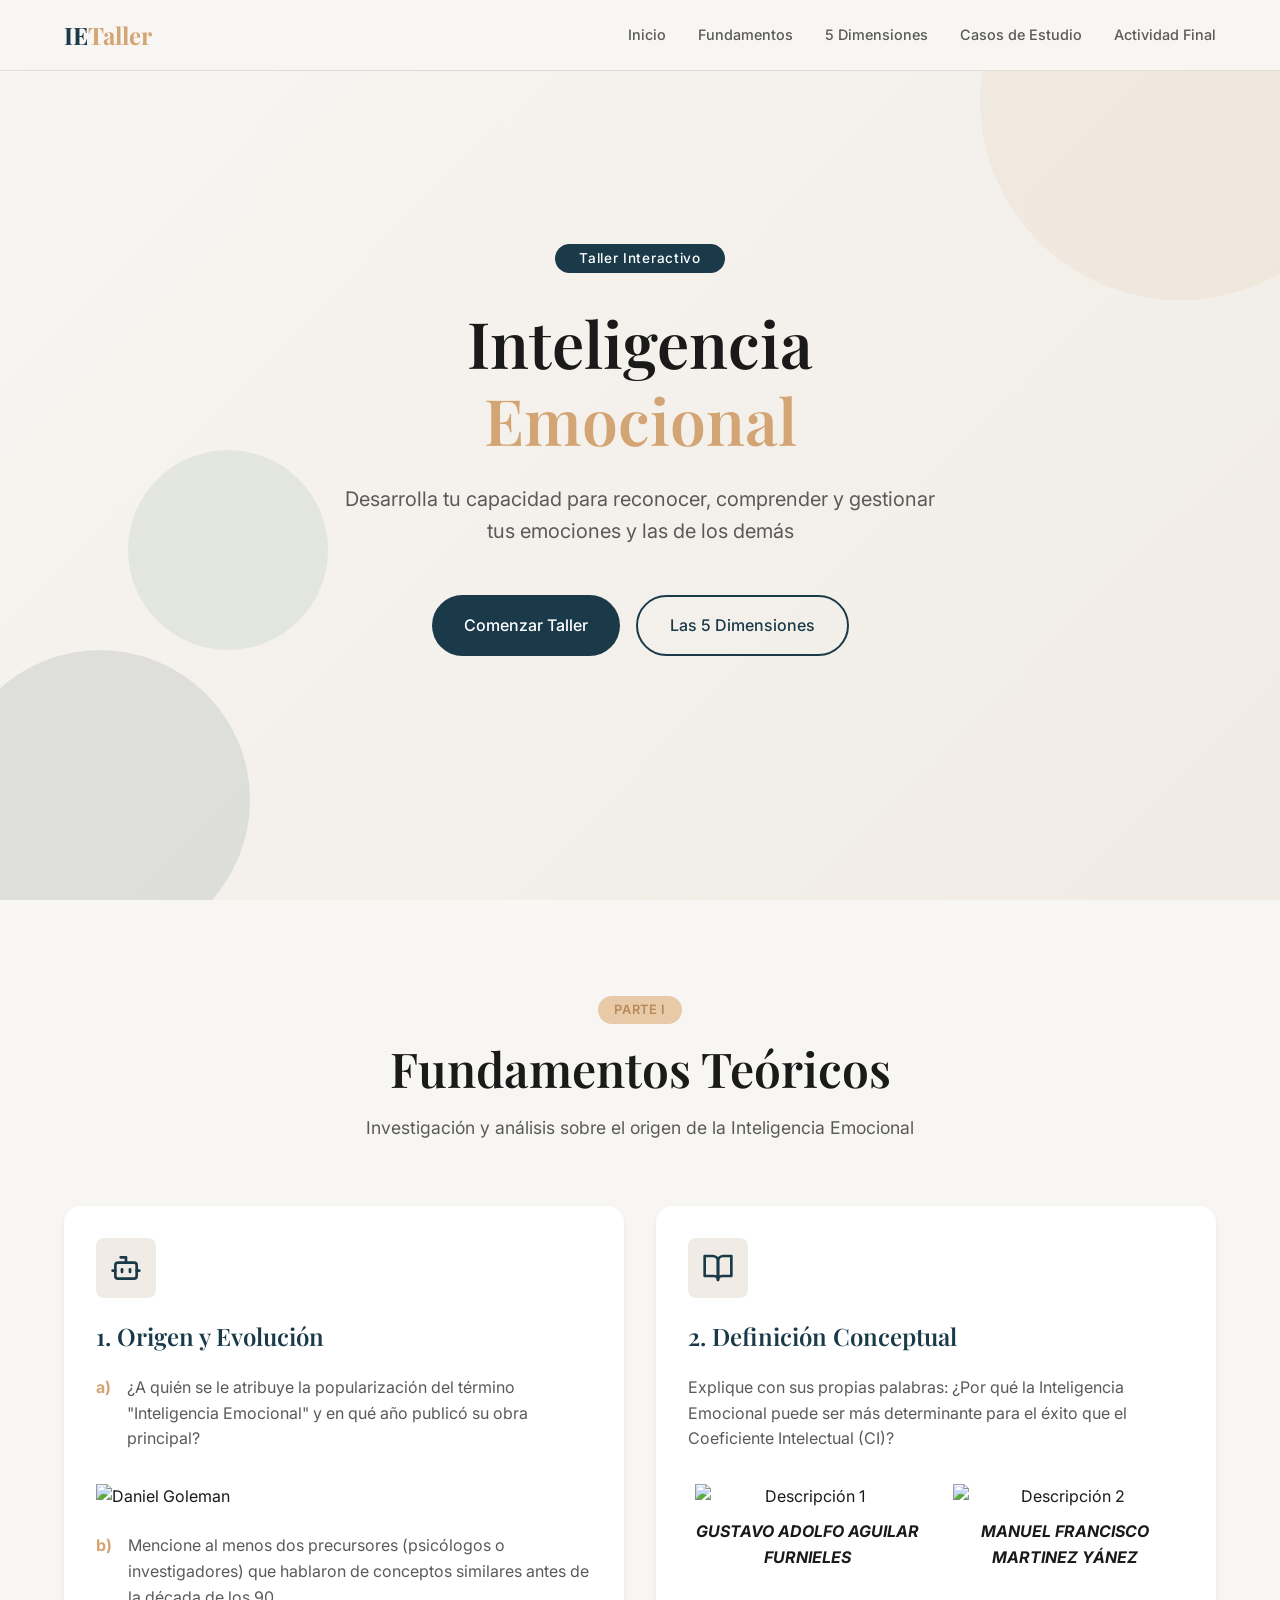
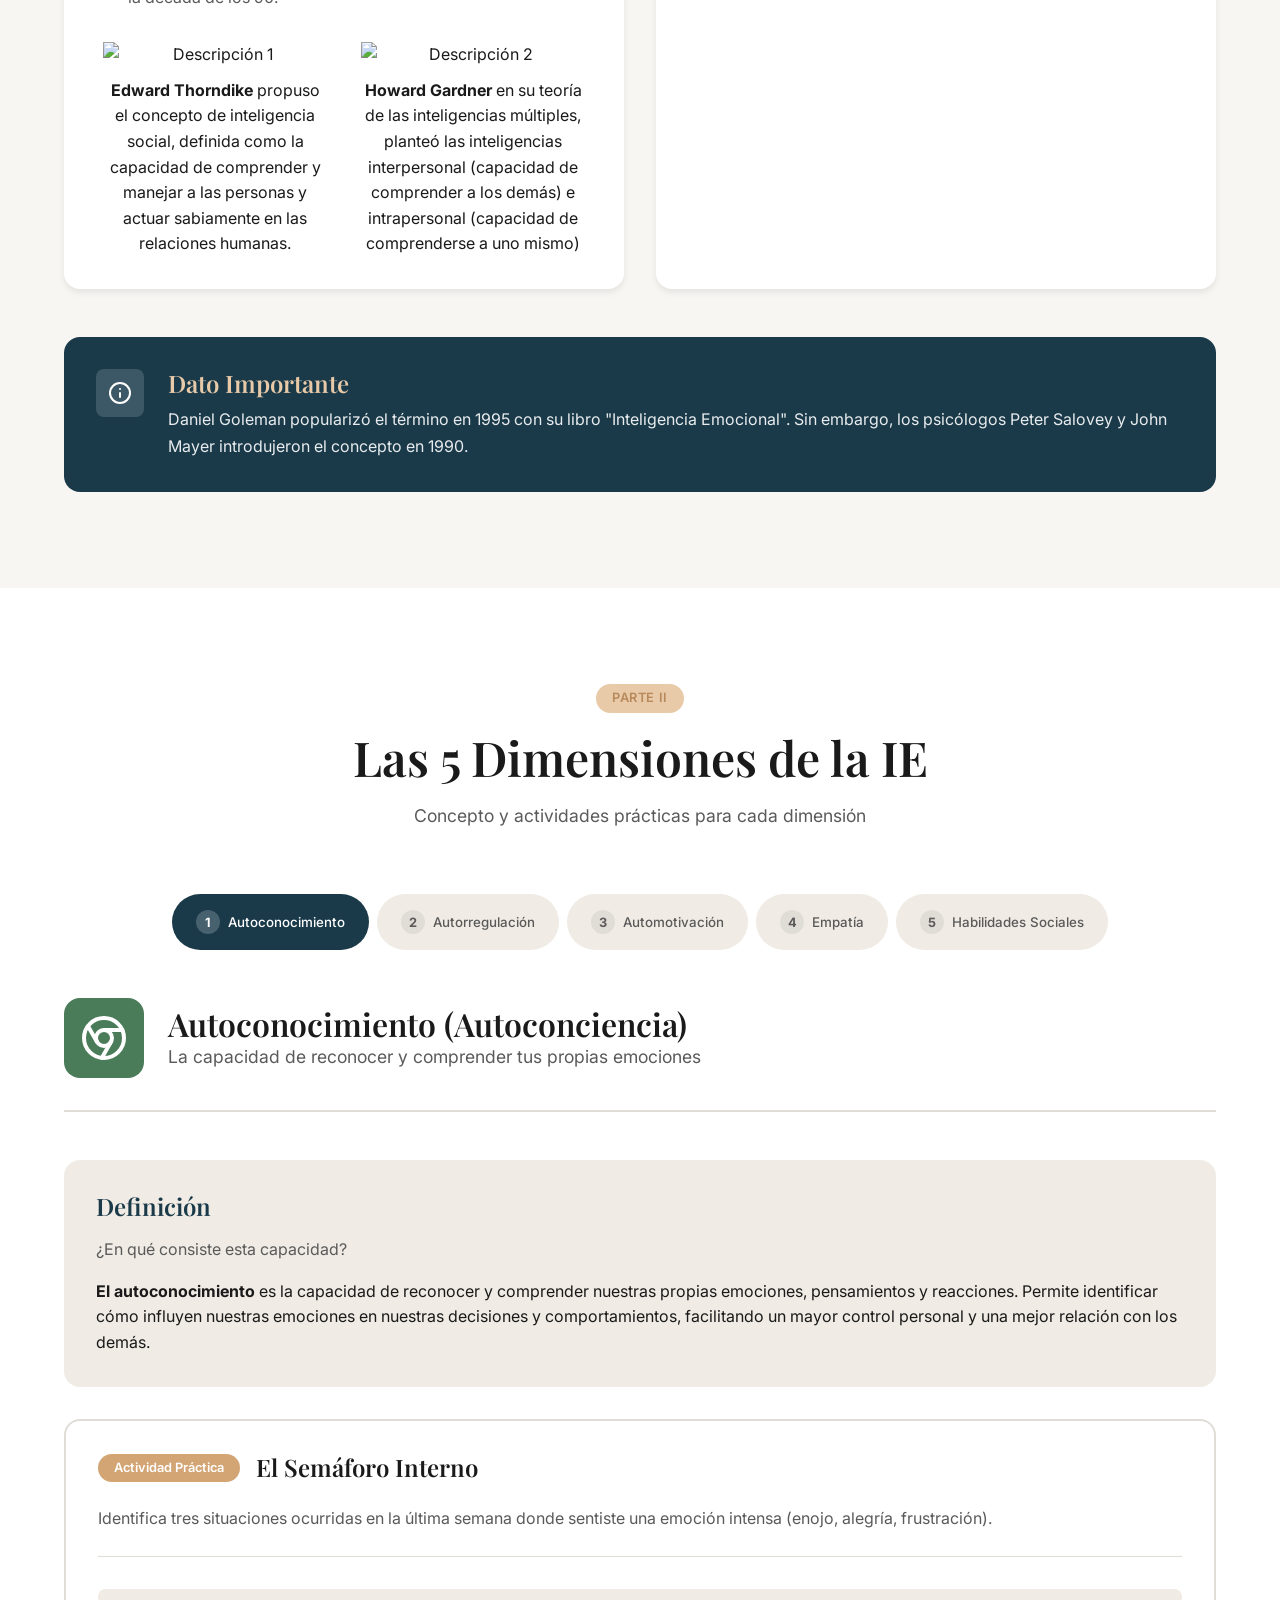
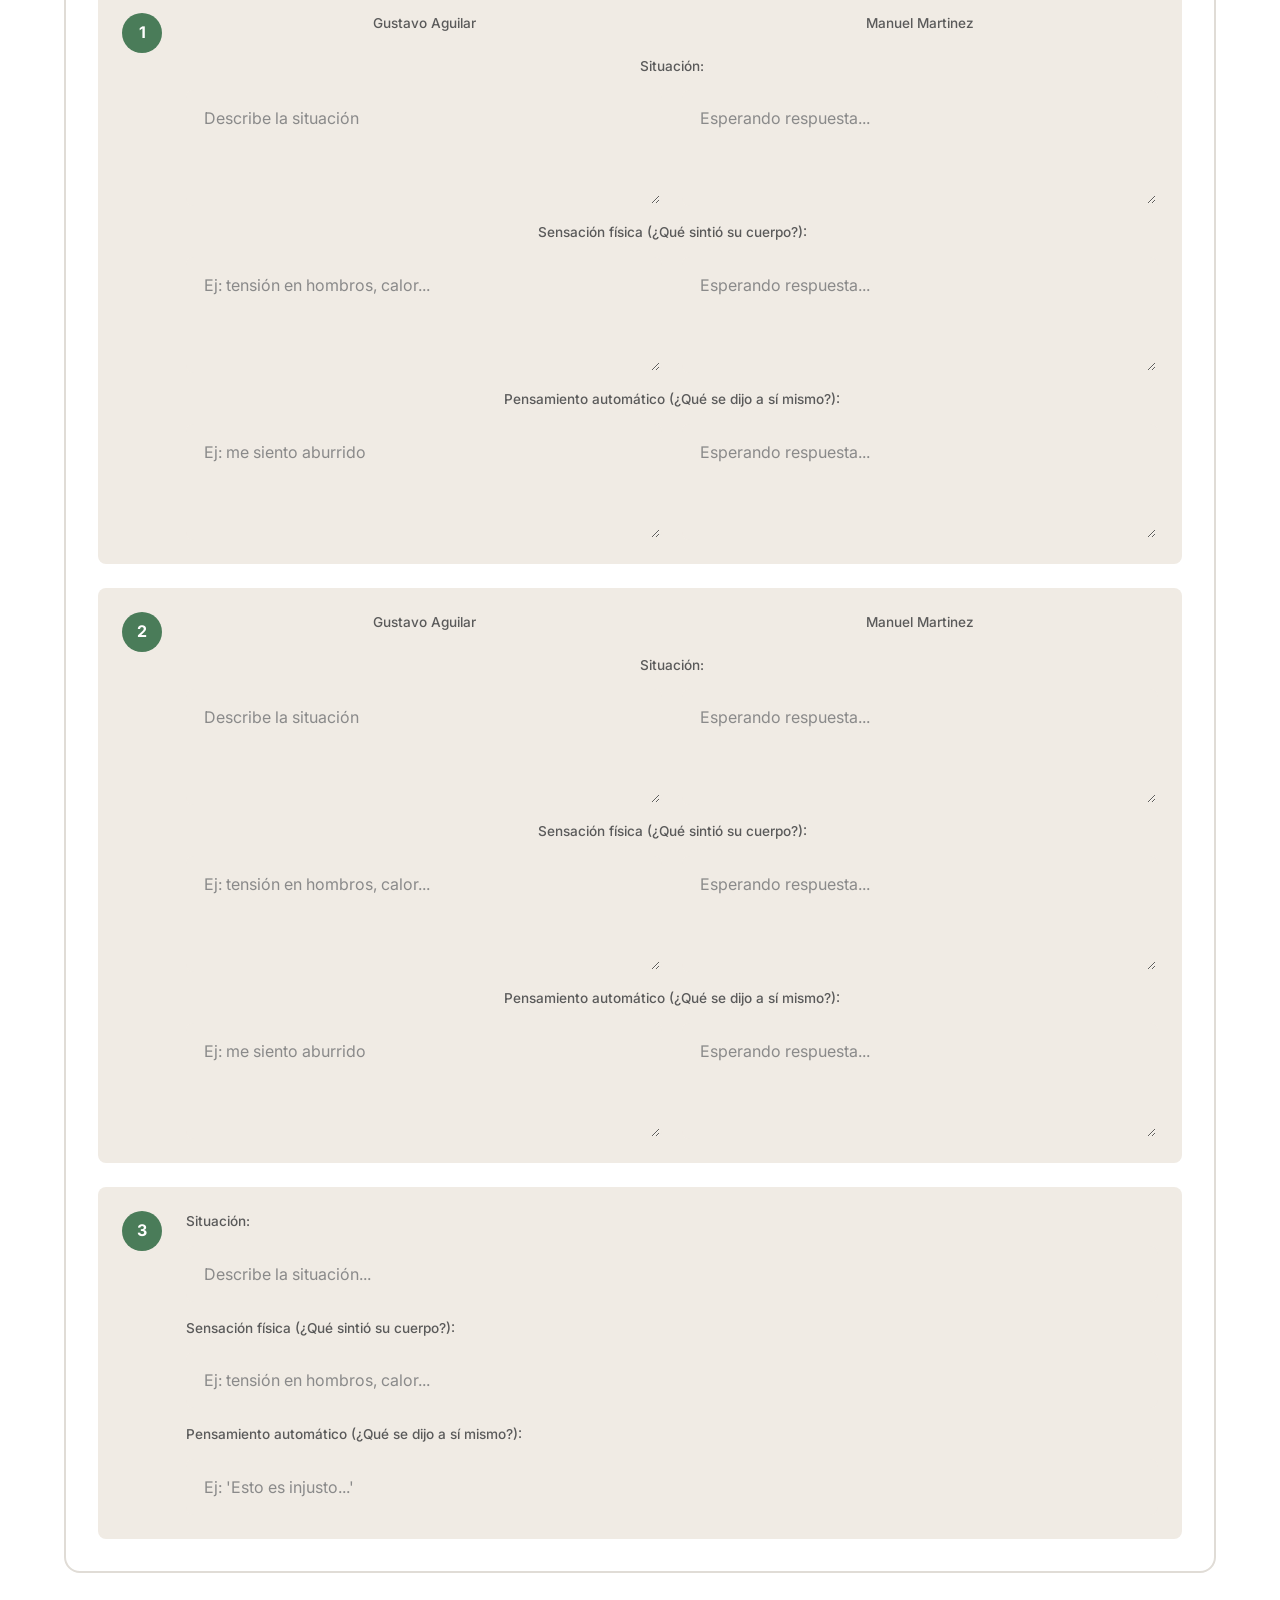
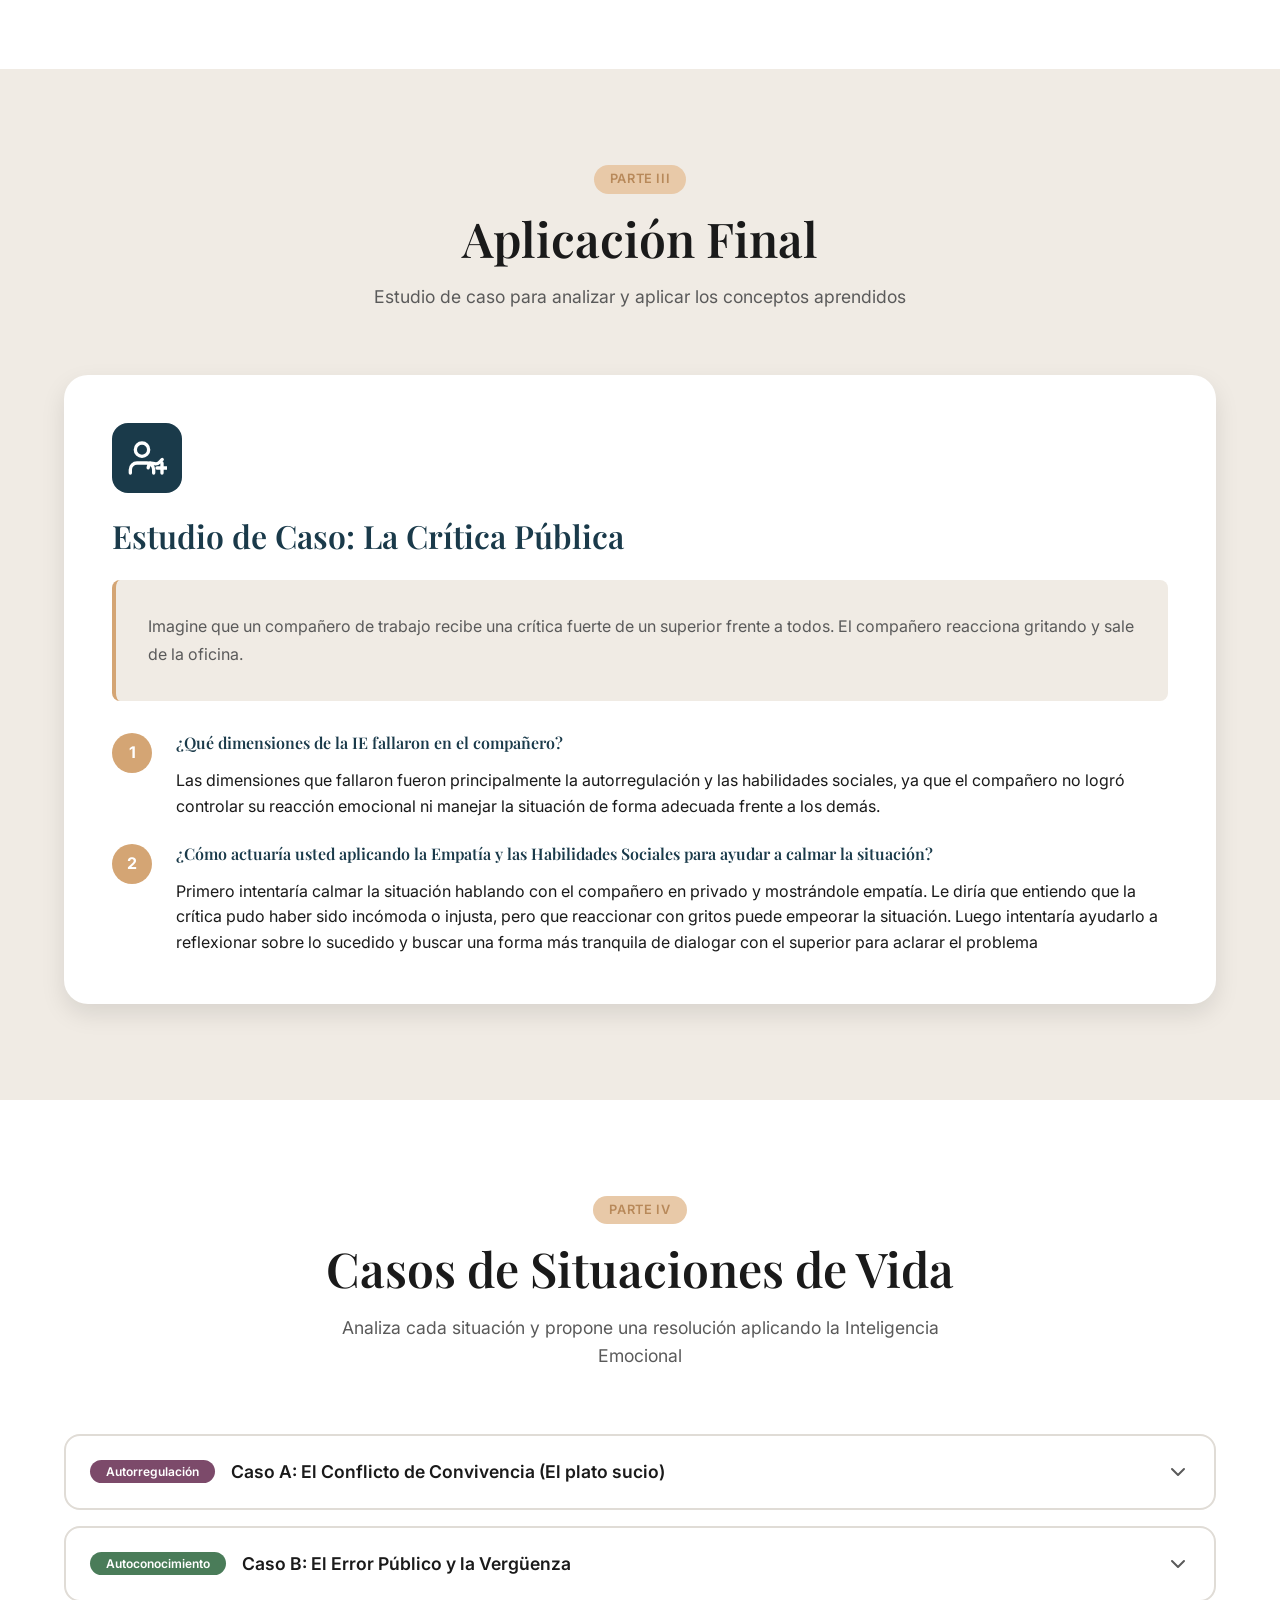
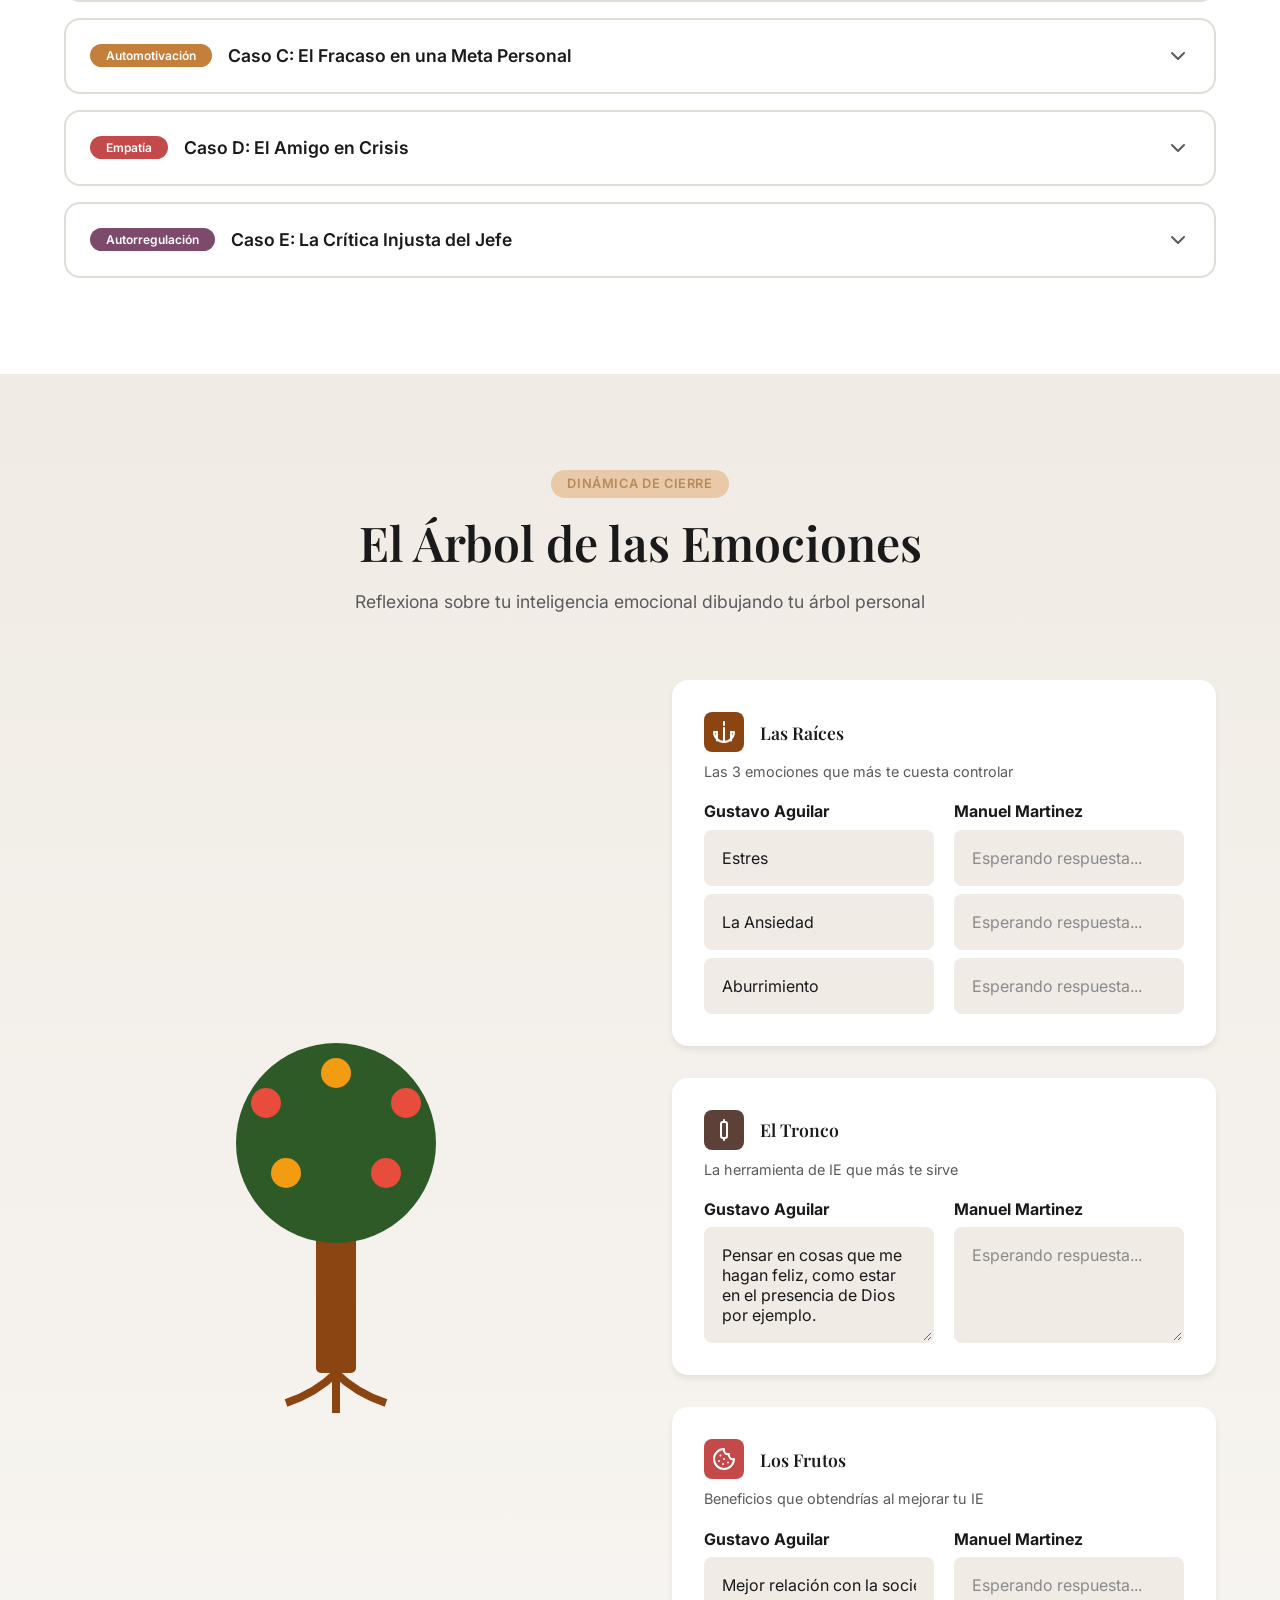
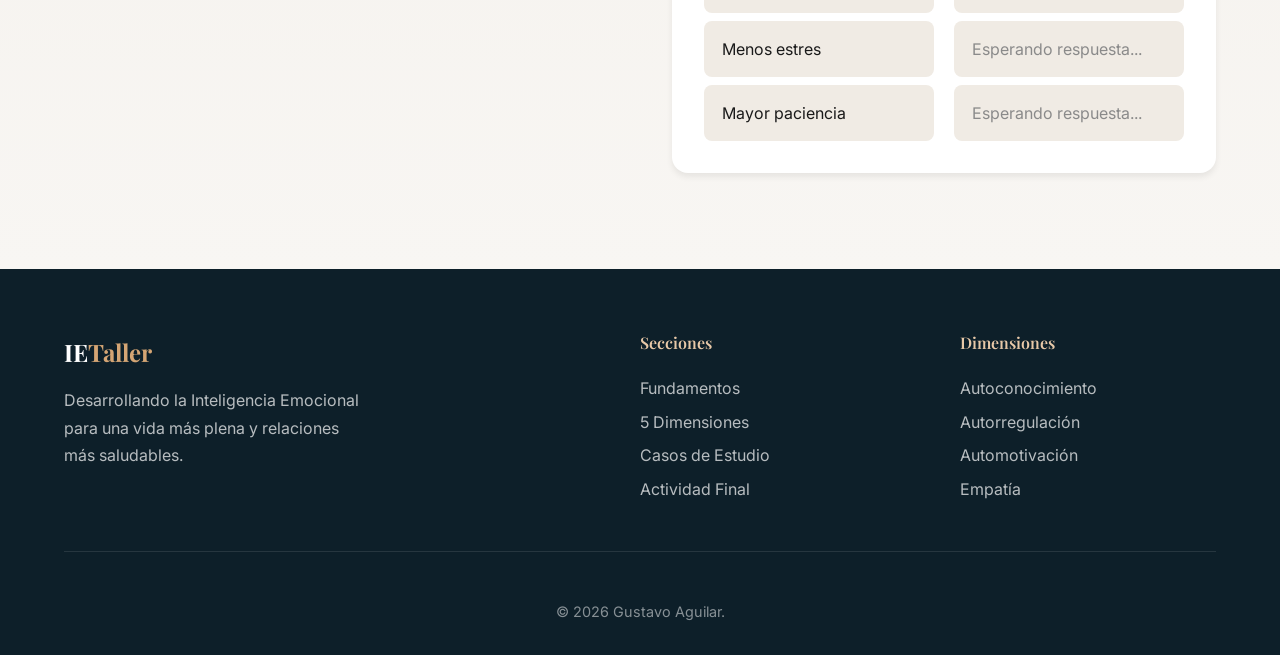
==== index.html @ 70c236b4 "Add files via upload" ====
<!doctype html>
<html lang="es">
  <head>
    <meta charset="UTF-8" />
    <meta name="viewport" content="width=device-width, initial-scale=1.0" />
    <meta
      name="description"
      content="Taller de Inteligencia Emocional - Aprende a gestionar tus emociones y desarrollar habilidades sociales"
    />
    <title>Inteligencia Emocional | Taller Interactivo</title>
    <link rel="stylesheet" href="styles.css" />
    <link rel="preconnect" href="https://fonts.googleapis.com" />
    <link rel="preconnect" href="https://fonts.gstatic.com" crossorigin />
    <link
      href="https://fonts.googleapis.com/css2?family=Playfair+Display:wght@400;500;600;700&family=Inter:wght@300;400;500;600&display=swap"
      rel="stylesheet"
    />
  </head>
  <body>
    <!-- Navigation -->
    <nav class="navbar" id="navbar">
      <div class="nav-container">
        <a href="#" class="nav-logo">IE<span>Taller</span></a>
        <button class="nav-toggle" id="navToggle" aria-label="Abrir menú">
          <span></span>
          <span></span>
          <span></span>
        </button>
        <ul class="nav-menu" id="navMenu">
          <li><a href="#hero">Inicio</a></li>
          <li><a href="#fundamentos">Fundamentos</a></li>
          <li><a href="#dimensiones">5 Dimensiones</a></li>
          <li><a href="#casos">Casos de Estudio</a></li>
          <li><a href="#arbol">Actividad Final</a></li>
        </ul>
      </div>
    </nav>

    <!-- Hero Section -->
    <header class="hero" id="hero">
      <div class="hero-content">
        <span class="hero-tag">Taller Interactivo</span>
        <h1>Inteligencia<br /><span>Emocional</span></h1>
        <p class="hero-subtitle">
          Desarrolla tu capacidad para reconocer, comprender y gestionar tus
          emociones y las de los demás
        </p>
        <div class="hero-buttons">
          <a href="#fundamentos" class="btn btn-primary">Comenzar Taller</a>
          <a href="#dimensiones" class="btn btn-secondary">Las 5 Dimensiones</a>
        </div>
      </div>
      <div class="hero-visual">
        <div class="emotion-circle circle-1"></div>
        <div class="emotion-circle circle-2"></div>
        <div class="emotion-circle circle-3"></div>
      </div>
    </header>

    <!-- Parte I: Fundamentos Teóricos -->
    <section class="section fundamentos" id="fundamentos">
      <div class="container">
        <div class="section-header">
          <span class="section-tag">Parte I</span>
          <h2>Fundamentos Teóricos</h2>
          <p>
            Investigación y análisis sobre el origen de la Inteligencia
            Emocional
          </p>
        </div>

        <div class="content-grid">
          <!-- Origen y Evolución -->
          <div class="card card-theory">
            <div class="card-icon">
              <svg
                xmlns="http://www.w3.org/2000/svg"
                width="32"
                height="32"
                viewBox="0 0 24 24"
                fill="none"
                stroke="currentColor"
                stroke-width="2"
                stroke-linecap="round"
                stroke-linejoin="round"
              >
                <path d="M12 8V4H8" />
                <rect width="16" height="12" x="4" y="8" rx="2" />
                <path d="M2 14h2" />
                <path d="M20 14h2" />
                <path d="M15 13v2" />
                <path d="M9 13v2" />
              </svg>
            </div>
            <h3>1. Origen y Evolución</h3>
            <div class="theory-questions">
              <div class="question-item">
                <span class="question-number">a)</span>
                <p>
                  ¿A quién se le atribuye la popularización del término
                  "Inteligencia Emocional" y en qué año publicó su obra
                  principal?
                </p>
              </div>
              <img src="images/Daniel.png" alt="Daniel Goleman" />

              <div class="question-item">
                <span class="question-number">b)</span>
                <p>
                  Mencione al menos dos precursores (psicólogos o
                  investigadores) que hablaron de conceptos similares antes de
                  la década de los 90.
                </p>
              </div>
              <div class="contenedor-flex">
                <!-- Pareja 1 -->
                <div class="item">
                  <img src="images/Edward.png" alt="Descripción 1" />
                  <p>
                    <strong>Edward Thorndike</strong> propuso el concepto de
                    inteligencia social, definida como la capacidad de
                    comprender y manejar a las personas y actuar sabiamente en
                    las relaciones humanas.
                  </p>
                </div>

                <!-- Pareja 2 -->
                <div class="item">
                  <img src="images/Howard Gardner.png" alt="Descripción 2" />
                  <p>
                    <strong>Howard Gardner</strong> en su teoría de las
                    inteligencias múltiples, planteó las inteligencias
                    interpersonal (capacidad de comprender a los demás) e
                    intrapersonal (capacidad de comprenderse a uno mismo)
                  </p>
                </div>
              </div>
            </div>
          </div>

          <!-- Definición Conceptual -->
          <div class="card card-theory">
            <div class="card-icon">
              <svg
                xmlns="http://www.w3.org/2000/svg"
                width="32"
                height="32"
                viewBox="0 0 24 24"
                fill="none"
                stroke="currentColor"
                stroke-width="2"
                stroke-linecap="round"
                stroke-linejoin="round"
              >
                <path d="M2 3h6a4 4 0 0 1 4 4v14a3 3 0 0 0-3-3H2z" />
                <path d="M22 3h-6a4 4 0 0 0-4 4v14a3 3 0 0 1 3-3h7z" />
              </svg>
            </div>
            <h3>2. Definición Conceptual</h3>
            <div class="theory-questions">
              <div class="question-item">
                <p>
                  Explique con sus propias palabras: ¿Por qué la Inteligencia
                  Emocional puede ser más determinante para el éxito que el
                  Coeficiente Intelectual (CI)?
                </p>
              </div>
              <div class="contenedor-flex">
                <div class="item">
                  <img src="images/gus.png" alt="Descripción 1" />
                  <p>
                    <strong><i>GUSTAVO ADOLFO AGUILAR FURNIELES</i></strong>
                  </p>
                </div>

                <!-- Pareja 2 -->
                <div class="item">
                  <img src="images/manu.png" alt="Descripción 2" />
                  <p>
                    <strong><i>MANUEL FRANCISCO MARTINEZ YÁNEZ</i></strong>
                  </p>
                </div>
              </div>
            </div>
          </div>
        </div>

        <!-- Info Card -->
        <div class="info-banner">
          <div class="info-icon">
            <svg
              xmlns="http://www.w3.org/2000/svg"
              width="24"
              height="24"
              viewBox="0 0 24 24"
              fill="none"
              stroke="currentColor"
              stroke-width="2"
              stroke-linecap="round"
              stroke-linejoin="round"
            >
              <circle cx="12" cy="12" r="10" />
              <path d="M12 16v-4" />
              <path d="M12 8h.01" />
            </svg>
          </div>
          <div class="info-content">
            <h4>Dato Importante</h4>
            <p>
              Daniel Goleman popularizó el término en 1995 con su libro
              "Inteligencia Emocional". Sin embargo, los psicólogos Peter
              Salovey y John Mayer introdujeron el concepto en 1990.
            </p>
          </div>
        </div>
      </div>
    </section>

    <!-- Parte II: Las 5 Dimensiones -->
    <section class="section dimensiones" id="dimensiones">
      <div class="container">
        <div class="section-header">
          <span class="section-tag">Parte II</span>
          <h2>Las 5 Dimensiones de la IE</h2>
          <p>Concepto y actividades prácticas para cada dimensión</p>
        </div>

        <!-- Dimension Tabs -->
        <div class="dimension-tabs">
          <button class="tab-btn active" data-tab="autoconocimiento">
            <span class="tab-number">1</span>
            Autoconocimiento
          </button>
          <button class="tab-btn" data-tab="autorregulacion">
            <span class="tab-number">2</span>
            Autorregulación
          </button>
          <button class="tab-btn" data-tab="automotivacion">
            <span class="tab-number">3</span>
            Automotivación
          </button>
          <button class="tab-btn" data-tab="empatia">
            <span class="tab-number">4</span>
            Empatía
          </button>
          <button class="tab-btn" data-tab="habilidades">
            <span class="tab-number">5</span>
            Habilidades Sociales
          </button>
        </div>

        <!-- Tab Contents -->
        <div class="tab-contents">
          <!-- Autoconocimiento -->
          <div class="tab-content active" id="autoconocimiento">
            <div class="dimension-header">
              <div class="dimension-icon autoconocimiento-icon">
                <svg
                  xmlns="http://www.w3.org/2000/svg"
                  width="48"
                  height="48"
                  viewBox="0 0 24 24"
                  fill="none"
                  stroke="currentColor"
                  stroke-width="2"
                  stroke-linecap="round"
                  stroke-linejoin="round"
                >
                  <circle cx="12" cy="12" r="10" />
                  <circle cx="12" cy="12" r="4" />
                  <line x1="21.17" x2="12" y1="8" y2="8" />
                  <line x1="3.95" x2="8.54" y1="6.06" y2="14" />
                  <line x1="10.88" x2="15.46" y1="21.94" y2="14" />
                </svg>
              </div>
              <div>
                <h3>Autoconocimiento (Autoconciencia)</h3>
                <p class="dimension-subtitle">
                  La capacidad de reconocer y comprender tus propias emociones
                </p>
              </div>
            </div>

            <div class="dimension-content">
              <div class="definition-box">
                <h4>Definición</h4>
                <p class="question-text">¿En qué consiste esta capacidad?</p>
                <p>
                  <strong>El autoconocimiento</strong> es la capacidad de
                  reconocer y comprender nuestras propias emociones,
                  pensamientos y reacciones. Permite identificar cómo influyen
                  nuestras emociones en nuestras decisiones y comportamientos,
                  facilitando un mayor control personal y una mejor relación con
                  los demás.
                </p>
              </div>

              <div class="activity-box">
                <div class="activity-header">
                  <span class="activity-badge">Actividad Práctica</span>
                  <h4>El Semáforo Interno</h4>
                </div>
                <p class="activity-instruction">
                  Identifica tres situaciones ocurridas en la última semana
                  donde sentiste una emoción intensa (enojo, alegría,
                  frustración).
                </p>

                <div class="semaforo-grid">
                  <!-- Situación 1 -->
                  <div class="semaforo-card">
                    <div class="semaforo-number">1</div>
                    <div class="semaforo-fields">
                      <div class="fila">
                        <div class="campo">
                          <label style="text-align: center"
                            >Gustavo Aguilar</label
                          >
                        </div>

                        <div class="campo">
                          <label style="text-align: center"
                            >Manuel Martinez</label
                          >
                        </div>
                      </div>

                      <label style="text-align: center">Situación:</label>

                      <div class="fila">
                        <div class="campo">
                          <textarea
                            class="form-input"
                            placeholder="Describe la situación"
                            rows="4"
                          ></textarea>
                        </div>

                        <div class="campo">
                          <textarea
                            class="form-input"
                            placeholder="Esperando respuesta..."
                            rows="4"
                          ></textarea>
                        </div>
                      </div>

                      <label style="text-align: center"
                        >Sensación física (¿Qué sintió su cuerpo?):</label
                      >

                      <div class="fila">
                        <div class="campo">
                          <textarea
                            class="form-input"
                            placeholder="Ej: tensión en hombros, calor..."
                            rows="4"
                          ></textarea>
                        </div>

                        <div class="campo">
                          <textarea
                            class="form-input"
                            placeholder="Esperando respuesta..."
                            rows="4"
                          ></textarea>
                        </div>
                      </div>

                      <label style="text-align: center"
                        >Pensamiento automático (¿Qué se dijo a sí
                        mismo?):</label
                      >

                      <div class="fila">
                        <div class="campo">
                          <textarea
                            class="form-input"
                            placeholder="Ej: me siento aburrido"
                            rows="4"
                          ></textarea>
                        </div>

                        <div class="campo">
                          <textarea
                            class="form-input"
                            placeholder="Esperando respuesta..."
                            rows="4"
                          ></textarea>
                        </div>
                      </div>
                    </div>
                  </div>
                  <!-- Situación 2 -->
                  <div class="semaforo-card">
                    <div class="semaforo-number">2</div>
                    <div class="semaforo-fields">
                      <div class="fila">
                        <div class="campo">
                          <label style="text-align: center"
                            >Gustavo Aguilar</label
                          >
                        </div>

                        <div class="campo">
                          <label style="text-align: center"
                            >Manuel Martinez</label
                          >
                        </div>
                      </div>

                      <label style="text-align: center">Situación:</label>

                      <div class="fila">
                        <div class="campo">
                          <textarea
                            class="form-input"
                            placeholder="Describe la situación"
                            rows="4"
                          ></textarea>
                        </div>

                        <div class="campo">
                          <textarea
                            class="form-input"
                            placeholder="Esperando respuesta..."
                            rows="4"
                          ></textarea>
                        </div>
                      </div>

                      <label style="text-align: center"
                        >Sensación física (¿Qué sintió su cuerpo?):</label
                      >

                      <div class="fila">
                        <div class="campo">
                          <textarea
                            class="form-input"
                            placeholder="Ej: tensión en hombros, calor..."
                            rows="4"
                          ></textarea>
                        </div>

                        <div class="campo">
                          <textarea
                            class="form-input"
                            placeholder="Esperando respuesta..."
                            rows="4"
                          ></textarea>
                        </div>
                      </div>

                      <label style="text-align: center"
                        >Pensamiento automático (¿Qué se dijo a sí
                        mismo?):</label
                      >

                      <div class="fila">
                        <div class="campo">
                          <textarea
                            class="form-input"
                            placeholder="Ej: me siento aburrido"
                            rows="4"
                          ></textarea>
                        </div>

                        <div class="campo">
                          <textarea
                            class="form-input"
                            placeholder="Esperando respuesta..."
                            rows="4"
                          ></textarea>
                        </div>
                      </div>
                    </div>
                  </div>
                  <!-- Situación 3 -->
                  <div class="semaforo-card">
                    <div class="semaforo-number">3</div>
                    <div class="semaforo-fields">
                      <label>Situación:</label>
                      <input
                        type="text"
                        class="form-input"
                        placeholder="Describe la situación..."
                      />
                      <label>Sensación física (¿Qué sintió su cuerpo?):</label>
                      <input
                        type="text"
                        class="form-input"
                        placeholder="Ej: tensión en hombros, calor..."
                      />
                      <label
                        >Pensamiento automático (¿Qué se dijo a sí
                        mismo?):</label
                      >
                      <input
                        type="text"
                        class="form-input"
                        placeholder="Ej: 'Esto es injusto...'"
                      />
                    </div>
                  </div>
                </div>
              </div>
            </div>
          </div>

          <!-- Autorregulación -->
          <div class="tab-content" id="autorregulacion">
            <div class="dimension-header">
              <div class="dimension-icon autorregulacion-icon">
                <svg
                  xmlns="http://www.w3.org/2000/svg"
                  width="48"
                  height="48"
                  viewBox="0 0 24 24"
                  fill="none"
                  stroke="currentColor"
                  stroke-width="2"
                  stroke-linecap="round"
                  stroke-linejoin="round"
                >
                  <path
                    d="M12 22c5.523 0 10-4.477 10-10S17.523 2 12 2 2 6.477 2 12s4.477 10 10 10z"
                  />
                  <path d="m9 12 2 2 4-4" />
                </svg>
              </div>
              <div>
                <h3>Autorregulación (Autocontrol)</h3>
                <p class="dimension-subtitle">
                  La habilidad de manejar tus emociones de forma saludable
                </p>
              </div>
            </div>

            <div class="dimension-content">
              <div class="definition-box">
                <h4>Definición</h4>
                <p class="question-text">
                  ¿Cómo se diferencia de la represión de emociones?
                </p>
                <p>
                  <strong>La autorregulación</strong> es la capacidad de
                  controlar y gestionar nuestras emociones de manera adecuada. A
                  diferencia de la represión emocional, que consiste en ocultar
                  o negar lo que sentimos, la autorregulación implica reconocer
                  la emoción, comprenderla y responder de forma consciente y
                  equilibrada.
                </p>
              </div>

              <div class="activity-box">
                <div class="activity-header">
                  <span class="activity-badge">Actividad Práctica</span>
                  <h4>Plan de Contingencia Emocional</h4>
                </div>
                <p class="activity-instruction">
                  Piensa en un "detonante" (algo que te haga perder el control
                  fácilmente). Escribe un protocolo de 3 pasos que seguirás la
                  próxima vez que ese detonante aparezca.
                </p>

                <div class="contingency-plan">
                  <div class="plan-input">
                    <label>Mi detonante principal:</label>
                    <input
                      type="text"
                      class="form-input"
                      placeholder="Ej: Cuando me interrumpen mientras hablo..."
                    />
                  </div>
                  <div class="plan-steps">
                    <div class="plan-step">
                      <span class="step-number">Paso 1</span>
                      <input
                        type="text"
                        class="form-input"
                        placeholder="¿Qué haré primero?"
                      />
                    </div>
                    <div class="plan-step">
                      <span class="step-number">Paso 2</span>
                      <input
                        type="text"
                        class="form-input"
                        placeholder="¿Qué haré después?"
                      />
                    </div>
                    <div class="plan-step">
                      <span class="step-number">Paso 3</span>
                      <input
                        type="text"
                        class="form-input"
                        placeholder="¿Cómo responderé finalmente?"
                      />
                    </div>
                  </div>
                </div>
              </div>
            </div>
          </div>

          <!-- Automotivación -->
          <div class="tab-content" id="automotivacion">
            <div class="dimension-header">
              <div class="dimension-icon automotivacion-icon">
                <svg
                  xmlns="http://www.w3.org/2000/svg"
                  width="48"
                  height="48"
                  viewBox="0 0 24 24"
                  fill="none"
                  stroke="currentColor"
                  stroke-width="2"
                  stroke-linecap="round"
                  stroke-linejoin="round"
                >
                  <path d="M6 9H4.5a2.5 2.5 0 0 1 0-5H6" />
                  <path d="M18 9h1.5a2.5 2.5 0 0 0 0-5H18" />
                  <path d="M4 22h16" />
                  <path
                    d="M10 14.66V17c0 .55-.47.98-.97 1.21C7.85 18.75 7 20.24 7 22"
                  />
                  <path
                    d="M14 14.66V17c0 .55.47.98.97 1.21C16.15 18.75 17 20.24 17 22"
                  />
                  <path d="M18 2H6v7a6 6 0 0 0 12 0V2Z" />
                </svg>
              </div>
              <div>
                <h3>Automotivación</h3>
                <p class="dimension-subtitle">
                  La fuerza interior que te impulsa hacia tus metas
                </p>
              </div>
            </div>

            <div class="dimension-content">
              <div class="definition-box">
                <h4>Definición</h4>
                <p class="question-text">
                  ¿Qué papel juega la resiliencia en esta característica?
                </p>
                <p>
                  La resiliencia juega un papel fundamental en la
                  automotivación, ya que permite a las personas superar
                  dificultades, aprender de los errores y seguir avanzando hacia
                  sus objetivos. Gracias a la resiliencia, una persona puede
                  mantener la motivación incluso en situaciones de fracaso o
                  adversidad.
                </p>
              </div>

              <div class="activity-box">
                <div class="activity-header">
                  <span class="activity-badge">Actividad Práctica</span>
                  <h4>El "Por Qué" detrás de la Meta</h4>
                </div>
                <p class="activity-instruction">
                  Escribe tu principal objetivo académico o laboral actual.
                  Luego, enumera 5 razones intrínsecas (internas, no materiales)
                  por las que alcanzarlo mejorará tu bienestar personal.
                </p>

                <div class="motivation-activity">
                  <div class="main-goal">
                    <label>Mi principal objetivo:</label>
                    <input
                      type="text"
                      class="form-input form-input-lg"
                      placeholder="Ej: Graduarme de la carrera, obtener una certificación..."
                    />
                  </div>
                  <div class="reasons-grid">
                    <div class="reason-item">
                      <span class="reason-number">1</span>
                      <input
                        type="text"
                        class="form-input"
                        placeholder="Razón intrínseca #1"
                      />
                    </div>
                    <div class="reason-item">
                      <span class="reason-number">2</span>
                      <input
                        type="text"
                        class="form-input"
                        placeholder="Razón intrínseca #2"
                      />
                    </div>
                    <div class="reason-item">
                      <span class="reason-number">3</span>
                      <input
                        type="text"
                        class="form-input"
                        placeholder="Razón intrínseca #3"
                      />
                    </div>
                    <div class="reason-item">
                      <span class="reason-number">4</span>
                      <input
                        type="text"
                        class="form-input"
                        placeholder="Razón intrínseca #4"
                      />
                    </div>
                    <div class="reason-item">
                      <span class="reason-number">5</span>
                      <input
                        type="text"
                        class="form-input"
                        placeholder="Razón intrínseca #5"
                      />
                    </div>
                  </div>
                </div>
              </div>
            </div>
          </div>

          <!-- Empatía -->
          <div class="tab-content" id="empatia">
            <div class="dimension-header">
              <div class="dimension-icon empatia-icon">
                <svg
                  xmlns="http://www.w3.org/2000/svg"
                  width="48"
                  height="48"
                  viewBox="0 0 24 24"
                  fill="none"
                  stroke="currentColor"
                  stroke-width="2"
                  stroke-linecap="round"
                  stroke-linejoin="round"
                >
                  <path
                    d="M19 14c1.49-1.46 3-3.21 3-5.5A5.5 5.5 0 0 0 16.5 3c-1.76 0-3 .5-4.5 2-1.5-1.5-2.74-2-4.5-2A5.5 5.5 0 0 0 2 8.5c0 2.3 1.5 4.05 3 5.5l7 7Z"
                  />
                </svg>
              </div>
              <div>
                <h3>Empatía</h3>
                <p class="dimension-subtitle">
                  La capacidad de comprender las emociones de los demás
                </p>
              </div>
            </div>

            <div class="dimension-content">
              <div class="definition-box">
                <h4>Definición</h4>
                <p class="question-text">
                  Explica la diferencia entre empatía cognitiva y empatía
                  afectiva.
                </p>
                <p>
                  <strong>La empatía cognitiva</strong> consiste en comprender
                  intelectualmente lo que otra persona piensa o siente. En
                  cambio, <strong>la empatía afectiva</strong> implica sentir
                  emocionalmente lo que la otra persona experimenta. La primera
                  permite entender la situación del otro, mientras que la
                  segunda permite conectar emocionalmente con sus sentimientos.
                </p>
              </div>

              <div class="activity-box">
                <div class="activity-header">
                  <span class="activity-badge">Actividad Práctica</span>
                  <h4>Cambio de Lentes</h4>
                </div>
                <p class="activity-instruction">
                  Piensa en una persona con la que tengas un conflicto actual o
                  reciente. Escribe un párrafo de 10 líneas defendiendo la
                  postura de esa persona, tratando de entender sus miedos,
                  presiones y motivos.
                </p>

                <div class="empathy-activity">
                  <label>Persona con quien tengo el conflicto:</label>
                  <input
                    type="text"
                    class="form-input"
                    placeholder="Nombre o relación (ej: mi compañero de trabajo)"
                  />
                  <label>Defendiendo su postura (mínimo 10 líneas):</label>
                  <textarea
                    class="form-textarea form-textarea-lg"
                    placeholder="Escribe aquí tratando de ponerte en sus zapatos. Considera: ¿Qué presiones tiene? ¿Qué miedos? ¿Qué motivos válidos podría tener para actuar así?..."
                    rows="10"
                  ></textarea>
                </div>
              </div>
            </div>
          </div>

          <!-- Habilidades Sociales -->
          <div class="tab-content" id="habilidades">
            <div class="dimension-header">
              <div class="dimension-icon habilidades-icon">
                <svg
                  xmlns="http://www.w3.org/2000/svg"
                  width="48"
                  height="48"
                  viewBox="0 0 24 24"
                  fill="none"
                  stroke="currentColor"
                  stroke-width="2"
                  stroke-linecap="round"
                  stroke-linejoin="round"
                >
                  <path d="M16 21v-2a4 4 0 0 0-4-4H6a4 4 0 0 0-4 4v2" />
                  <circle cx="9" cy="7" r="4" />
                  <path d="M22 21v-2a4 4 0 0 0-3-3.87" />
                  <path d="M16 3.13a4 4 0 0 1 0 7.75" />
                </svg>
              </div>
              <div>
                <h3>Habilidades Sociales</h3>
                <p class="dimension-subtitle">
                  La capacidad de relacionarte efectivamente con otros
                </p>
              </div>
            </div>

            <div class="dimension-content">
              <div class="definition-box">
                <h4>Definición</h4>
                <p class="question-text">
                  ¿Cómo influyen estas en el liderazgo y el trabajo en equipo?
                </p>
                <p>
                  <strong>Las habilidades sociales</strong> influyen
                  directamente en el liderazgo y el trabajo en equipo porque
                  permiten comunicarse de forma clara, resolver conflictos,
                  escuchar activamente y generar confianza entre las personas.
                  Un líder con buenas habilidades sociales puede motivar a su
                  equipo, fomentar la cooperación y crear un ambiente de trabajo
                  positivo y productivo.
                </p>
              </div>

              <div class="activity-box">
                <div class="activity-header">
                  <span class="activity-badge">Actividad Práctica</span>
                  <h4>Análisis de Comunicación</h4>
                </div>
                <p class="activity-instruction">
                  Describe una situación donde una mala comunicación generó un
                  problema. Redacta nuevamente el diálogo utilizando
                  "Comunicación Asertiva" (expresando la necesidad sin atacar al
                  otro).
                </p>

                <div class="communication-activity">
                  <div class="comm-before">
                    <label
                      >Situación y diálogo original (mala comunicación):</label
                    >
                    <textarea
                      class="form-textarea"
                      placeholder="Describe qué pasó y qué se dijo..."
                      rows="4"
                    ></textarea>
                  </div>
                  <div class="comm-arrow">
                    <svg
                      xmlns="http://www.w3.org/2000/svg"
                      width="32"
                      height="32"
                      viewBox="0 0 24 24"
                      fill="none"
                      stroke="currentColor"
                      stroke-width="2"
                      stroke-linecap="round"
                      stroke-linejoin="round"
                    >
                      <path d="M5 12h14" />
                      <path d="m12 5 7 7-7 7" />
                    </svg>
                  </div>
                  <div class="comm-after">
                    <label>Diálogo mejorado (comunicación asertiva):</label>
                    <textarea
                      class="form-textarea"
                      placeholder="Reescribe expresando la necesidad sin atacar..."
                      rows="4"
                    ></textarea>
                  </div>
                </div>
              </div>
            </div>
          </div>
        </div>
      </div>
    </section>

    <!-- Parte III: Aplicación Final -->
    <section class="section aplicacion" id="aplicacion">
      <div class="container">
        <div class="section-header">
          <span class="section-tag">Parte III</span>
          <h2>Aplicación Final</h2>
          <p>
            Estudio de caso para analizar y aplicar los conceptos aprendidos
          </p>
        </div>

        <div class="case-study-main">
          <div class="case-icon">
            <svg
              xmlns="http://www.w3.org/2000/svg"
              width="40"
              height="40"
              viewBox="0 0 24 24"
              fill="none"
              stroke="currentColor"
              stroke-width="2"
              stroke-linecap="round"
              stroke-linejoin="round"
            >
              <path d="M16 21v-2a4 4 0 0 0-4-4H6a4 4 0 0 0-4 4v2" />
              <circle cx="9" cy="7" r="4" />
              <path
                d="m21.12 12.88-1.72 1.72a3 3 0 0 1-2.83.83l-2.12-.42a1 1 0 0 0-1.17.7l-.6 2.17"
              />
              <path d="M21 15v6" />
              <path d="M18 18h6" />
            </svg>
          </div>
          <h3>Estudio de Caso: La Crítica Pública</h3>
          <div class="case-scenario">
            <p>
              Imagine que un compañero de trabajo recibe una crítica fuerte de
              un superior frente a todos. El compañero reacciona gritando y sale
              de la oficina.
            </p>
          </div>

          <div class="case-questions">
            <div class="case-question">
              <span class="case-q-number">1</span>
              <div class="case-q-content">
                <h4>¿Qué dimensiones de la IE fallaron en el compañero?</h4>
                <p>
                  Las dimensiones que fallaron fueron principalmente la
                  autorregulación y las habilidades sociales, ya que el
                  compañero no logró controlar su reacción emocional ni manejar
                  la situación de forma adecuada frente a los demás.
                </p>
              </div>
            </div>
            <div class="case-question">
              <span class="case-q-number">2</span>
              <div class="case-q-content">
                <h4>
                  ¿Cómo actuaría usted aplicando la Empatía y las Habilidades
                  Sociales para ayudar a calmar la situación?
                </h4>
                <p>
                  Primero intentaría calmar la situación hablando con el
                  compañero en privado y mostrándole empatía. Le diría que
                  entiendo que la crítica pudo haber sido incómoda o injusta,
                  pero que reaccionar con gritos puede empeorar la situación.
                  Luego intentaría ayudarlo a reflexionar sobre lo sucedido y
                  buscar una forma más tranquila de dialogar con el superior
                  para aclarar el problema
                </p>
              </div>
            </div>
          </div>
        </div>
      </div>
    </section>

    <!-- Parte IV: Casos de Situaciones de Vida -->
    <section class="section casos" id="casos">
      <div class="container">
        <div class="section-header">
          <span class="section-tag">Parte IV</span>
          <h2>Casos de Situaciones de Vida</h2>
          <p>
            Analiza cada situación y propone una resolución aplicando la
            Inteligencia Emocional
          </p>
        </div>

        <div class="casos-accordion">
          <!-- Caso A -->
          <div class="caso-item">
            <button class="caso-header" data-caso="casoA">
              <div class="caso-badge autorregulacion-badge">
                Autorregulación
              </div>
              <h3>Caso A: El Conflicto de Convivencia (El plato sucio)</h3>
              <svg
                class="caso-arrow"
                xmlns="http://www.w3.org/2000/svg"
                width="24"
                height="24"
                viewBox="0 0 24 24"
                fill="none"
                stroke="currentColor"
                stroke-width="2"
                stroke-linecap="round"
                stroke-linejoin="round"
              >
                <path d="m6 9 6 6 6-6" />
              </svg>
            </button>
            <div class="caso-content" id="casoA">
              <div class="caso-scenario">
                <p>
                  <strong>Situación:</strong> Llegas a casa después de un día
                  agotador de estudio y trabajo. Habías dejado tu comida lista
                  en la nevera, pero descubres que tu compañero de casa (o
                  familiar) se la comió y, además, dejó los platos sucios en el
                  fregadero. Sientes un calor que te sube por el cuello y ganas
                  de gritarle en cuanto lo veas.
                </p>
                <p>
                  <strong>Reto:</strong> ¿Cómo expresar tu molestia sin iniciar
                  una pelea que dañe la convivencia a largo plazo?
                </p>
              </div>
              <div class="caso-response">
                <div class="response-item">
                  <label>1. ¿Qué emoción domina al protagonista?</label>
                  <p>Enojo</p>
                </div>
                <div class="response-item">
                  <label
                    >2. ¿Qué dimensión de la IE falta o se necesita
                    aplicar?</label
                  >
                  <p>Autorregulación</p>
                </div>
                <div class="response-item">
                  <label
                    >3. Resolución: Escribe el diálogo o la acción exacta que
                    tomarías.</label
                  >
                  <p>
                    Oe bro, entiendo que de pronto tenías hambre y todo eso.
                    Pero esa comida la había hecho para comer después de salir
                    del trabajo. Entonces… pues para la próxima sería bueno que
                    me preguntes antes de coger algo que no es tuyo, vá.
                  </p>
                </div>
              </div>
            </div>
          </div>

          <!-- Caso B -->
          <div class="caso-item">
            <button class="caso-header" data-caso="casoB">
              <div class="caso-badge autoconocimiento-badge">
                Autoconocimiento
              </div>
              <h3>Caso B: El Error Público y la Vergüenza</h3>
              <svg
                class="caso-arrow"
                xmlns="http://www.w3.org/2000/svg"
                width="24"
                height="24"
                viewBox="0 0 24 24"
                fill="none"
                stroke="currentColor"
                stroke-width="2"
                stroke-linecap="round"
                stroke-linejoin="round"
              >
                <path d="m6 9 6 6 6-6" />
              </svg>
            </button>
            <div class="caso-content" id="casoB">
              <div class="caso-scenario">
                <p>
                  <strong>Situación:</strong> En una reunión grupal o clase,
                  expones una idea con mucha seguridad. De repente, alguien que
                  te cae mal señala un error obvio que cometiste. Todos se ríen
                  y tú sientes que la cara te arde. Tu impulso es decir algo
                  hiriente sobre esa persona para "defenderte".
                </p>
                <p>
                  <strong>Enfoque:</strong> Autoconocimiento y Habilidades
                  Sociales.
                </p>
                <p>
                  <strong>Reto:</strong> ¿Cómo reaccionar con elegancia y
                  profesionalismo cuando tu ego se siente herido?
                </p>
              </div>
              <div class="caso-response">
                <div class="response-item">
                  <label>1. ¿Qué emoción domina al protagonista?</label>
                  <p>Vergüenza</p>
                </div>
                <div class="response-item">
                  <label
                    >2. ¿Qué dimensión de la IE falta o se necesita
                    aplicar?</label
                  >
                  <p>Autoconocimiento y habilidades sociales</p>
                </div>
                <div class="response-item">
                  <label
                    >3. Resolución: Escribe el diálogo o la acción exacta que
                    tomarías.</label
                  >
                  <p>
                    Tienes razón bro, cometí un error. Muchas gracias intentare
                    corregirlo.
                  </p>
                </div>
              </div>
            </div>
          </div>

          <!-- Caso C -->
          <div class="caso-item">
            <button class="caso-header" data-caso="casoC">
              <div class="caso-badge automotivacion-badge">Automotivación</div>
              <h3>Caso C: El Fracaso en una Meta Personal</h3>
              <svg
                class="caso-arrow"
                xmlns="http://www.w3.org/2000/svg"
                width="24"
                height="24"
                viewBox="0 0 24 24"
                fill="none"
                stroke="currentColor"
                stroke-width="2"
                stroke-linecap="round"
                stroke-linejoin="round"
              >
                <path d="m6 9 6 6 6-6" />
              </svg>
            </button>
            <div class="caso-content" id="casoC">
              <div class="caso-scenario">
                <p>
                  <strong>Situación:</strong> Has estado ahorrando y estudiando
                  mucho para obtener una certificación o comprar algo que
                  necesitas. Por un gasto inesperado (una emergencia médica o un
                  daño en casa), pierdes todo el dinero ahorrado y tus planes se
                  arruinan por completo para este año. Te sientes derrotado y
                  con ganas de abandonar todo.
                </p>
                <p>
                  <strong>Reto:</strong> ¿Qué pasos darías para no caer en el
                  pesimismo y reorganizar tu meta?
                </p>
              </div>
              <div class="caso-response">
                <div class="response-item">
                  <label>1. ¿Qué emoción domina al protagonista?</label>
                  <p>Tristeza</p>
                </div>
                <div class="response-item">
                  <label
                    >2. ¿Qué dimensión de la IE falta o se necesita
                    aplicar?</label
                  >
                  <p>Automotivación</p>
                </div>
                <div class="response-item">
                  <label
                    >3. Resolución: Escribe el diálogo o la acción exacta que
                    tomarías.</label
                  >
                  <p>
                    Pues reorganizaría mi plan financiero para volver a ahorrar
                    poco a poco y estableceria una nueva fecha para cumplir mi
                    objetivo. Ni modo, como dijo unos de mis tutores hace un
                    tiempo : "Un ingeniero o profesional esta para solucionar
                    problemas, no para generar nuevos problemas".
                  </p>
                </div>
              </div>
            </div>
          </div>

          <!-- Caso D -->
          <div class="caso-item">
            <button class="caso-header" data-caso="casoD">
              <div class="caso-badge empatia-badge">Empatía</div>
              <h3>Caso D: El Amigo en Crisis</h3>
              <svg
                class="caso-arrow"
                xmlns="http://www.w3.org/2000/svg"
                width="24"
                height="24"
                viewBox="0 0 24 24"
                fill="none"
                stroke="currentColor"
                stroke-width="2"
                stroke-linecap="round"
                stroke-linejoin="round"
              >
                <path d="m6 9 6 6 6-6" />
              </svg>
            </button>
            <div class="caso-content" id="casoD">
              <div class="caso-scenario">
                <p>
                  <strong>Situación:</strong> Un amigo cercano te llama a las
                  11:00 PM para contarte que terminó con su pareja. Tú tienes un
                  examen o una entrega importante mañana temprano. Tu amigo no
                  deja de llorar y repetir lo mismo una y otra vez. Tú estás
                  cansado y necesitas dormir.
                </p>
                <p>
                  <strong>Reto:</strong> ¿Cómo estableces un límite sano
                  (necesito dormir) sin que tu amigo se sienta abandonado o poco
                  escuchado?
                </p>
              </div>
              <div class="caso-response">
                <div class="response-item">
                  <label>1. ¿Qué emoción domina al protagonista?</label>
                  <p>Tristeza</p>
                </div>
                <div class="response-item">
                  <label
                    >2. ¿Qué dimensión de la IE falta o se necesita
                    aplicar?</label
                  >
                  <p>Empatía</p>
                </div>
                <div class="response-item">
                  <label
                    >3. Resolución: Escribe el diálogo o la acción exacta que
                    tomarías.</label
                  >
                  <p>
                    Te entiendo bro, se que estas pasando por un momento dificil
                    pero en este momento necesito dormir porque mañana tengo un
                    examen importante, pero mañana despues de el examen podemos
                    hablar con más calma ¿te parece?.
                  </p>
                </div>
              </div>
            </div>
          </div>

          <!-- Caso E -->
          <div class="caso-item">
            <button class="caso-header" data-caso="casoE">
              <div class="caso-badge autorregulacion-badge">
                Autorregulación
              </div>
              <h3>Caso E: La Crítica Injusta del Jefe</h3>
              <svg
                class="caso-arrow"
                xmlns="http://www.w3.org/2000/svg"
                width="24"
                height="24"
                viewBox="0 0 24 24"
                fill="none"
                stroke="currentColor"
                stroke-width="2"
                stroke-linecap="round"
                stroke-linejoin="round"
              >
                <path d="m6 9 6 6 6-6" />
              </svg>
            </button>
            <div class="caso-content" id="casoE">
              <div class="caso-scenario">
                <p>
                  <strong>Situación:</strong> Tu superior te llama la atención
                  frente a otros por un retraso en un proyecto. Sin embargo, el
                  retraso no fue tu culpa, sino de un proveedor que no entregó a
                  tiempo, algo que tú ya habías avisado por correo pero tu jefe
                  no leyó.
                </p>
                <p>
                  <strong>Enfoque:</strong> Autorregulación y Comunicación
                  Asertiva.
                </p>
                <p>
                  <strong>Reto:</strong> ¿Cómo aclaras la situación sin sonar
                  defensivo o como si estuvieras "acusando" a tu jefe de no leer
                  sus correos?
                </p>
              </div>
              <div class="caso-response">
                <div class="response-item">
                  <label>1. ¿Qué emoción domina al protagonista?</label>
                  <p>Injusticia</p>
                </div>
                <div class="response-item">
                  <label
                    >2. ¿Qué dimensión de la IE falta o se necesita
                    aplicar?</label
                  >
                  <p>Autorregulación</p>
                </div>
                <div class="response-item">
                  <label
                    >3. Resolución: Escribe el diálogo o la acción exacta que
                    tomarías.</label
                  >
                  <p>
                    El proveedor tuvo un problema con la entrega, y yo envié un
                    correo informando la situación para evitar inconvenientes
                  </p>
                </div>
              </div>
            </div>
          </div>
        </div>
      </div>
    </section>

    <!-- Dinámica de Cierre: El Árbol de las Emociones -->
    <section class="section arbol" id="arbol">
      <div class="container">
        <div class="section-header">
          <span class="section-tag">Dinámica de Cierre</span>
          <h2>El Árbol de las Emociones</h2>
          <p>
            Reflexiona sobre tu inteligencia emocional dibujando tu árbol
            personal
          </p>
        </div>

        <div class="arbol-container">
          <div class="arbol-visual">
            <div class="tree-svg">
              <svg viewBox="0 0 300 400" xmlns="http://www.w3.org/2000/svg">
                <!-- Raíces -->
                <g class="tree-roots">
                  <path
                    d="M150 350 Q130 370 100 380"
                    stroke="#8B4513"
                    stroke-width="8"
                    fill="none"
                  />
                  <path
                    d="M150 350 Q150 375 150 390"
                    stroke="#8B4513"
                    stroke-width="8"
                    fill="none"
                  />
                  <path
                    d="M150 350 Q170 370 200 380"
                    stroke="#8B4513"
                    stroke-width="8"
                    fill="none"
                  />
                </g>
                <!-- Tronco -->
                <rect
                  class="tree-trunk"
                  x="130"
                  y="200"
                  width="40"
                  height="150"
                  rx="5"
                  fill="#8B4513"
                />
                <!-- Copa -->
                <ellipse
                  class="tree-crown"
                  cx="150"
                  cy="120"
                  rx="100"
                  ry="100"
                  fill="#2D5A27"
                />
                <!-- Frutos -->
                <circle
                  class="tree-fruit fruit-1"
                  cx="80"
                  cy="80"
                  r="15"
                  fill="#E74C3C"
                />
                <circle
                  class="tree-fruit fruit-2"
                  cx="150"
                  cy="50"
                  r="15"
                  fill="#F39C12"
                />
                <circle
                  class="tree-fruit fruit-3"
                  cx="220"
                  cy="80"
                  r="15"
                  fill="#E74C3C"
                />
                <circle
                  class="tree-fruit fruit-4"
                  cx="100"
                  cy="150"
                  r="15"
                  fill="#F39C12"
                />
                <circle
                  class="tree-fruit fruit-5"
                  cx="200"
                  cy="150"
                  r="15"
                  fill="#E74C3C"
                />
              </svg>
            </div>
          </div>

          <div class="arbol-form">
            <div class="arbol-section roots-section">
              <div class="arbol-section-header">
                <span class="arbol-icon roots-icon">
                  <svg
                    xmlns="http://www.w3.org/2000/svg"
                    width="24"
                    height="24"
                    viewBox="0 0 24 24"
                    fill="none"
                    stroke="currentColor"
                    stroke-width="2"
                    stroke-linecap="round"
                    stroke-linejoin="round"
                  >
                    <path d="M12 22V8" />
                    <path d="M5 12H2a10 10 0 0 0 20 0h-3" />
                    <path d="M5 12v8.5" />
                    <path d="M19 12v8.5" />
                    <path d="M12 2v3" />
                  </svg>
                </span>
                <h4>Las Raíces</h4>
              </div>
              <p class="arbol-description">
                Las 3 emociones que más te cuesta controlar
              </p>

              <div class="arbol-inputs">
                <div class="fila">
                  <div class="campo">
                    <label>Gustavo Aguilar</label>
                    <input
                      type="text"
                      class="form-input"
                      value="Estres"
                      placeholder="Ej: Ira"
                    />
                  </div>

                  <div class="campo">
                    <label>Manuel Martinez</label>
                    <input
                      type="text"
                      class="form-input"
                      value=""
                      placeholder="Esperando respuesta..."
                    />
                  </div>
                </div>

                <div class="fila">
                  <div class="campo">
                    <input
                      type="text"
                      class="form-input"
                      value="La Ansiedad"
                      placeholder="Ej: Ira"
                    />
                  </div>

                  <div class="campo">
                    <input
                      type="text"
                      class="form-input"
                      placeholder="Esperando respuesta..."
                    />
                  </div>
                </div>

                <div class="fila">
                  <div class="campo">
                    <input
                      type="text"
                      class="form-input"
                      value="Aburrimiento"
                      placeholder="Ej: Ira"
                    />
                  </div>

                  <div class="campo">
                    <input
                      type="text"
                      class="form-input"
                      placeholder="Esperando respuesta..."
                    />
                  </div>
                </div>
              </div>
            </div>

            <div class="arbol-section trunk-section">
              <div class="arbol-section-header">
                <span class="arbol-icon trunk-icon">
                  <svg
                    xmlns="http://www.w3.org/2000/svg"
                    width="24"
                    height="24"
                    viewBox="0 0 24 24"
                    fill="none"
                    stroke="currentColor"
                    stroke-width="2"
                    stroke-linecap="round"
                    stroke-linejoin="round"
                  >
                    <rect width="6" height="16" x="9" y="4" rx="2" />
                    <path d="M12 20v2" />
                    <path d="M12 2v2" />
                  </svg>
                </span>
                <h4>El Tronco</h4>
              </div>
              <p class="arbol-description">
                La herramienta de IE que más te sirve
              </p>

              <div class="fila">
                <div class="campo">
                  <label>Gustavo Aguilar</label>

                  <textarea class="form-input" rows="4">
Pensar en cosas que me hagan feliz, como estar en el presencia de Dios por ejemplo.</textarea
                  >
                </div>

                <div class="campo">
                  <label>Manuel Martinez</label>
                  <textarea
                    class="form-input"
                    placeholder="Esperando respuesta..."
                    rows="4"
                  ></textarea>
                </div>
              </div>
            </div>

            <div class="arbol-section fruits-section">
              <div class="arbol-section-header">
                <span class="arbol-icon fruits-icon">
                  <svg
                    xmlns="http://www.w3.org/2000/svg"
                    width="24"
                    height="24"
                    viewBox="0 0 24 24"
                    fill="none"
                    stroke="currentColor"
                    stroke-width="2"
                    stroke-linecap="round"
                    stroke-linejoin="round"
                  >
                    <path
                      d="M12 2a10 10 0 1 0 10 10 4 4 0 0 1-5-5 4 4 0 0 1-5-5"
                    />
                    <path d="M8.5 8.5v.01" />
                    <path d="M16 15.5v.01" />
                    <path d="M12 12v.01" />
                    <path d="M11 17v.01" />
                    <path d="M7 14v.01" />
                  </svg>
                </span>
                <h4>Los Frutos</h4>
              </div>
              <p class="arbol-description">
                Beneficios que obtendrías al mejorar tu IE
              </p>
              <div class="arbol-inputs">
                <div class="fila">
                  <div class="campo">
                    <label>Gustavo Aguilar</label>
                    <input
                      type="text"
                      class="form-input"
                      value="Mejor relación con la sociedad"
                    />
                  </div>

                  <div class="campo">
                    <label>Manuel Martinez</label>
                    <input
                      type="text"
                      class="form-input"
                      placeholder="Esperando respuesta..."
                    />
                  </div>
                </div>

                <div class="fila">
                  <div class="campo">
                    <input
                      type="text"
                      class="form-input"
                      value="Menos estres"
                      placeholder="Esperando respuesta..."
                    />
                  </div>

                  <div class="campo">
                    <input
                      type="text"
                      class="form-input"
                      placeholder="Esperando respuesta..."
                    />
                  </div>
                </div>

                <div class="fila">
                  <div class="campo">
                    <input
                      type="text"
                      class="form-input"
                      value="Mayor paciencia"
                    />
                  </div>

                  <div class="campo">
                    <input
                      type="text"
                      class="form-input"
                      placeholder="Esperando respuesta..."
                    />
                  </div>
                </div>
              </div>
            </div>
          </div>
        </div>
      </div>
    </section>

    <!-- Footer -->
    <footer class="footer">
      <div class="container">
        <div class="footer-content">
          <div class="footer-brand">
            <span class="footer-logo">IE<span>Taller</span></span>
            <p>
              Desarrollando la Inteligencia Emocional para una vida más plena y
              relaciones más saludables.
            </p>
          </div>
          <div class="footer-links">
            <h5>Secciones</h5>
            <ul>
              <li><a href="#fundamentos">Fundamentos</a></li>
              <li><a href="#dimensiones">5 Dimensiones</a></li>
              <li><a href="#casos">Casos de Estudio</a></li>
              <li><a href="#arbol">Actividad Final</a></li>
            </ul>
          </div>
          <div class="footer-links">
            <h5>Dimensiones</h5>
            <ul>
              <li><a href="#autoconocimiento">Autoconocimiento</a></li>
              <li><a href="#autorregulacion">Autorregulación</a></li>
              <li><a href="#automotivacion">Automotivación</a></li>
              <li><a href="#empatia">Empatía</a></li>
            </ul>
          </div>
        </div>
        <div class="footer-bottom">
          <p>&copy; 2026 Gustavo Aguilar.</p>
        </div>
      </div>
    </footer>

    <script src="script.js"></script>
  </body>
</html>
---- styles.css ----
/* ================================
   VARIABLES Y RESET
================================ */
:root {
    /* Colores principales */
    --color-primary: #1a3a4a;
    --color-primary-light: #2d5a6a;
    --color-primary-dark: #0d1f29;
    
    /* Acentos */
    --color-accent: #d4a574;
    --color-accent-light: #e8c9a8;
    --color-accent-dark: #b8895a;
    
    /* Neutrales */
    --color-background: #f8f6f3;
    --color-surface: #ffffff;
    --color-surface-alt: #f0ebe4;
    --color-text: #1a1a1a;
    --color-text-muted: #5a5a5a;
    --color-text-light: #8a8a8a;
    --color-border: #e0dcd6;
    
    /* Dimensiones de IE - Colores */
    --color-autoconocimiento: #4a7c59;
    --color-autorregulacion: #7c4a6a;
    --color-automotivacion: #c47f3a;
    --color-empatia: #c44a4a;
    --color-habilidades: #4a5c7c;
    
    /* Tipografía */
    --font-heading: 'Playfair Display', Georgia, serif;
    --font-body: 'Inter', -apple-system, BlinkMacSystemFont, sans-serif;
    
    /* Espaciado */
    --space-xs: 0.25rem;
    --space-sm: 0.5rem;
    --space-md: 1rem;
    --space-lg: 1.5rem;
    --space-xl: 2rem;
    --space-2xl: 3rem;
    --space-3xl: 4rem;
    --space-4xl: 6rem;
    
    /* Bordes */
    --radius-sm: 4px;
    --radius-md: 8px;
    --radius-lg: 16px;
    --radius-xl: 24px;
    --radius-full: 9999px;
    
    /* Sombras */
    --shadow-sm: 0 1px 2px rgba(0,0,0,0.05);
    --shadow-md: 0 4px 6px rgba(0,0,0,0.07);
    --shadow-lg: 0 10px 25px rgba(0,0,0,0.1);
    --shadow-xl: 0 20px 40px rgba(0,0,0,0.12);
    
    /* Transiciones */
    --transition-fast: 0.15s ease;
    --transition-base: 0.3s ease;
    --transition-slow: 0.5s ease;
}

/* Reset */
*, *::before, *::after {
    box-sizing: border-box;
    margin: 0;
    padding: 0;
}

html {
    scroll-behavior: smooth;
    font-size: 16px;
}

body {
    font-family: var(--font-body);
    background-color: var(--color-background);
    color: var(--color-text);
    line-height: 1.6;
    -webkit-font-smoothing: antialiased;
    -moz-osx-font-smoothing: grayscale;
}

img {
    max-width: 100%;
    height: auto;
}

a {
    color: inherit;
    text-decoration: none;
}

ul {
    list-style: none;
}

button {
    font-family: inherit;
    cursor: pointer;
    border: none;
    background: none;
}

input, textarea {
    font-family: inherit;
    font-size: inherit;
}

/* ================================
   LAYOUT
================================ */
.container {
    width: 100%;
    max-width: 1200px;
    margin: 0 auto;
    padding: 0 var(--space-lg);
}

.section {
    padding: var(--space-4xl) 0;
}

/* ================================
   TIPOGRAFÍA
================================ */
h1, h2, h3, h4, h5, h6 {
    font-family: var(--font-heading);
    font-weight: 600;
    line-height: 1.2;
    color: var(--color-text);
}

h1 { font-size: clamp(2.5rem, 5vw, 4rem); }
h2 { font-size: clamp(2rem, 4vw, 3rem); }
h3 { font-size: clamp(1.5rem, 3vw, 2rem); }
h4 { font-size: clamp(1.25rem, 2vw, 1.5rem); }

/* ================================
   NAVEGACIÓN
================================ */
.navbar {
    position: fixed;
    top: 0;
    left: 0;
    right: 0;
    z-index: 1000;
    background: rgba(248, 246, 243, 0.95);
    backdrop-filter: blur(10px);
    border-bottom: 1px solid var(--color-border);
    transition: var(--transition-base);
}

.nav-container {
    display: flex;
    align-items: center;
    justify-content: space-between;
    max-width: 1200px;
    margin: 0 auto;
    padding: var(--space-md) var(--space-lg);
}

.nav-logo {
    font-family: var(--font-heading);
    font-size: 1.5rem;
    font-weight: 700;
    color: var(--color-primary);
}

.nav-logo span {
    color: var(--color-accent);
}

.nav-menu {
    display: flex;
    align-items: center;
    gap: var(--space-xl);
}

.nav-menu a {
    font-size: 0.9rem;
    font-weight: 500;
    color: var(--color-text-muted);
    transition: var(--transition-fast);
}

.nav-menu a:hover {
    color: var(--color-primary);
}

.nav-cta {
    background: var(--color-primary);
    color: white !important;
    padding: var(--space-sm) var(--space-lg);
    border-radius: var(--radius-full);
}

.nav-cta:hover {
    background: var(--color-primary-light) !important;
}

.nav-toggle {
    display: none;
    flex-direction: column;
    gap: 5px;
    padding: 5px;
}

.nav-toggle span {
    display: block;
    width: 25px;
    height: 2px;
    background: var(--color-primary);
    transition: var(--transition-fast);
}

/* ================================
   HERO SECTION
================================ */
.hero {
    min-height: 100vh;
    display: flex;
    align-items: center;
    justify-content: center;
    position: relative;
    padding: var(--space-4xl) var(--space-lg);
    background: linear-gradient(135deg, var(--color-background) 0%, var(--color-surface-alt) 100%);
    overflow: hidden;
}

.hero-content {
    text-align: center;
    max-width: 800px;
    z-index: 1;
}

.hero-tag {
    display: inline-block;
    background: var(--color-primary);
    color: white;
    padding: var(--space-xs) var(--space-lg);
    border-radius: var(--radius-full);
    font-size: 0.85rem;
    font-weight: 500;
    letter-spacing: 0.05em;
    margin-bottom: var(--space-xl);
}

.hero h1 {
    margin-bottom: var(--space-lg);
}

.hero h1 span {
    color: var(--color-accent);
}

.hero-subtitle {
    font-size: 1.25rem;
    color: var(--color-text-muted);
    margin-bottom: var(--space-2xl);
    max-width: 600px;
    margin-left: auto;
    margin-right: auto;
}

.hero-buttons {
    display: flex;
    gap: var(--space-md);
    justify-content: center;
    flex-wrap: wrap;
}

.hero-visual {
    position: absolute;
    inset: 0;
    pointer-events: none;
}

.emotion-circle {
    position: absolute;
    border-radius: 50%;
    opacity: 0.1;
}

.circle-1 {
    width: 400px;
    height: 400px;
    background: var(--color-accent);
    top: -100px;
    right: -100px;
    animation: float 8s ease-in-out infinite;
}

.circle-2 {
    width: 300px;
    height: 300px;
    background: var(--color-primary);
    bottom: -50px;
    left: -50px;
    animation: float 10s ease-in-out infinite reverse;
}

.circle-3 {
    width: 200px;
    height: 200px;
    background: var(--color-autoconocimiento);
    top: 50%;
    left: 10%;
    animation: float 6s ease-in-out infinite;
}

@keyframes float {
    0%, 100% { transform: translateY(0) scale(1); }
    50% { transform: translateY(-20px) scale(1.05); }
}

/* ================================
   BOTONES
================================ */
.btn {
    display: inline-flex;
    align-items: center;
    justify-content: center;
    gap: var(--space-sm);
    padding: var(--space-md) var(--space-xl);
    font-size: 1rem;
    font-weight: 500;
    border-radius: var(--radius-full);
    transition: var(--transition-base);
}

.btn-primary {
    background: var(--color-primary);
    color: white;
}

.btn-primary:hover {
    background: var(--color-primary-light);
    transform: translateY(-2px);
    box-shadow: var(--shadow-lg);
}

.btn-secondary {
    background: transparent;
    color: var(--color-primary);
    border: 2px solid var(--color-primary);
}

.btn-secondary:hover {
    background: var(--color-primary);
    color: white;
}

.btn-lg {
    padding: var(--space-lg) var(--space-2xl);
    font-size: 1.1rem;
}

/* ================================
   SECCIÓN HEADER
================================ */
.section-header {
    text-align: center;
    margin-bottom: var(--space-3xl);
}

.section-tag {
    display: inline-block;
    background: var(--color-accent-light);
    color: var(--color-accent-dark);
    padding: var(--space-xs) var(--space-md);
    border-radius: var(--radius-full);
    font-size: 0.8rem;
    font-weight: 600;
    letter-spacing: 0.05em;
    text-transform: uppercase;
    margin-bottom: var(--space-md);
}

.section-header p {
    color: var(--color-text-muted);
    font-size: 1.1rem;
    max-width: 600px;
    margin: var(--space-md) auto 0;
}

/* ================================
   CARDS
================================ */
.card {
    background: var(--color-surface);
    border-radius: var(--radius-lg);
    padding: var(--space-xl);
    box-shadow: var(--shadow-md);
    transition: var(--transition-base);
}

.card:hover {
    box-shadow: var(--shadow-lg);
}

.card-icon {
    width: 60px;
    height: 60px;
    display: flex;
    align-items: center;
    justify-content: center;
    background: var(--color-surface-alt);
    border-radius: var(--radius-md);
    color: var(--color-primary);
    margin-bottom: var(--space-lg);
}

.content-grid {
    display: grid;
    grid-template-columns: repeat(auto-fit, minmax(350px, 1fr));
    gap: var(--space-xl);
}

.card-theory h3 {
    font-size: 1.5rem;
    margin-bottom: var(--space-lg);
    color: var(--color-primary);
}

.theory-questions {
    display: flex;
    flex-direction: column;
    gap: var(--space-lg);
}

.question-item {
    display: flex;
    gap: var(--space-md);
    margin-bottom: var(--space-sm);
}

.question-number {
    font-weight: 700;
    color: var(--color-accent);
    flex-shrink: 0;
}

.question-item p {
    color: var(--color-text-muted);
}

/* ================================
   FORMULARIOS
================================ */
.form-input,
.form-textarea {
    width: 100%;
    padding: var(--space-md);
    background: var(--color-surface-alt);
    border: 2px solid transparent;
    border-radius: var(--radius-md);
    font-size: 1rem;
    color: var(--color-text);
    transition: var(--transition-fast);
}

.form-input:focus,
.form-textarea:focus {
    outline: none;
    border-color: var(--color-accent);
    background: var(--color-surface);
}

.form-input::placeholder,
.form-textarea::placeholder {
    color: var(--color-text-light);
}

.form-textarea {
    resize: vertical;
    min-height: 100px;
}

.form-input-lg {
    font-size: 1.1rem;
    padding: var(--space-lg);
}

.form-textarea-lg {
    min-height: 200px;
}

/* ================================
   INFO BANNER
================================ */
.info-banner {
    display: flex;
    gap: var(--space-lg);
    background: var(--color-primary);
    color: white;
    padding: var(--space-xl);
    border-radius: var(--radius-lg);
    margin-top: var(--space-2xl);
}

.info-icon {
    flex-shrink: 0;
    width: 48px;
    height: 48px;
    display: flex;
    align-items: center;
    justify-content: center;
    background: rgba(255,255,255,0.15);
    border-radius: var(--radius-md);
}

.info-content h4 {
    color: var(--color-accent-light);
    margin-bottom: var(--space-sm);
}

.info-content p {
    opacity: 0.9;
    line-height: 1.7;
}

/* ================================
   DIMENSIONES TABS
================================ */
.dimensiones {
    background: var(--color-surface);
}

.dimension-tabs {
    display: flex;
    gap: var(--space-sm);
    flex-wrap: wrap;
    justify-content: center;
    margin-bottom: var(--space-2xl);
}

.tab-btn {
    display: flex;
    align-items: center;
    gap: var(--space-sm);
    padding: var(--space-md) var(--space-lg);
    background: var(--color-surface-alt);
    border-radius: var(--radius-full);
    font-weight: 500;
    color: var(--color-text-muted);
    transition: var(--transition-base);
}

.tab-btn:hover {
    background: var(--color-border);
}

.tab-btn.active {
    background: var(--color-primary);
    color: white;
}

.tab-number {
    display: flex;
    align-items: center;
    justify-content: center;
    width: 24px;
    height: 24px;
    background: rgba(255,255,255,0.2);
    border-radius: 50%;
    font-size: 0.8rem;
    font-weight: 700;
}

.tab-btn:not(.active) .tab-number {
    background: var(--color-border);
    color: var(--color-text-muted);
}

/* Tab Contents */
.tab-content {
    display: none;
    animation: fadeIn 0.3s ease;
}

.tab-content.active {
    display: block;
}

@keyframes fadeIn {
    from { opacity: 0; transform: translateY(10px); }
    to { opacity: 1; transform: translateY(0); }
}

.dimension-header {
    display: flex;
    align-items: center;
    gap: var(--space-lg);
    margin-bottom: var(--space-2xl);
    padding-bottom: var(--space-xl);
    border-bottom: 2px solid var(--color-border);
}

.dimension-icon {
    width: 80px;
    height: 80px;
    display: flex;
    align-items: center;
    justify-content: center;
    border-radius: var(--radius-lg);
    color: white;
}

.autoconocimiento-icon { background: var(--color-autoconocimiento); }
.autorregulacion-icon { background: var(--color-autorregulacion); }
.automotivacion-icon { background: var(--color-automotivacion); }
.empatia-icon { background: var(--color-empatia); }
.habilidades-icon { background: var(--color-habilidades); }

.dimension-subtitle {
    color: var(--color-text-muted);
    font-size: 1.1rem;
}

.dimension-content {
    display: grid;
    gap: var(--space-xl);
}

/* Definition Box */
.definition-box {
    background: var(--color-surface-alt);
    padding: var(--space-xl);
    border-radius: var(--radius-lg);
}

.definition-box h4 {
    color: var(--color-primary);
    margin-bottom: var(--space-md);
}

.question-text {
    color: var(--color-text-muted);
    margin-bottom: var(--space-md);
}

/* Activity Box */
.activity-box {
    background: var(--color-surface);
    padding: var(--space-xl);
    border-radius: var(--radius-lg);
    border: 2px solid var(--color-border);
}

.activity-header {
    display: flex;
    align-items: center;
    gap: var(--space-md);
    margin-bottom: var(--space-lg);
}

.activity-badge {
    background: var(--color-accent);
    color: white;
    padding: var(--space-xs) var(--space-md);
    border-radius: var(--radius-full);
    font-size: 0.8rem;
    font-weight: 600;
}

.activity-instruction {
    color: var(--color-text-muted);
    margin-bottom: var(--space-xl);
    padding-bottom: var(--space-lg);
    border-bottom: 1px solid var(--color-border);
}

/* Semáforo Grid */
.semaforo-grid {
    display: grid;
    gap: var(--space-lg);
}

.semaforo-card {
    display: flex;
    gap: var(--space-lg);
    background: var(--color-surface-alt);
    padding: var(--space-lg);
    border-radius: var(--radius-md);
}

.semaforo-number {
    width: 40px;
    height: 40px;
    display: flex;
    align-items: center;
    justify-content: center;
    background: var(--color-autoconocimiento);
    color: white;
    border-radius: 50%;
    font-weight: 700;
    flex-shrink: 0;
}

.semaforo-fields {
    flex: 1;
    display: flex;
    flex-direction: column;
    gap: var(--space-sm);
}

.semaforo-fields label {
    font-size: 0.85rem;
    font-weight: 500;
    color: var(--color-text-muted);
    margin-top: var(--space-sm);
}

.semaforo-fields label:first-child {
    margin-top: 0;
}

/* Plan de Contingencia */
.contingency-plan {
    display: flex;
    flex-direction: column;
    gap: var(--space-xl);
}

.plan-input label {
    display: block;
    font-weight: 600;
    color: var(--color-primary);
    margin-bottom: var(--space-sm);
}

.plan-steps {
    display: grid;
    gap: var(--space-md);
}

.plan-step {
    display: flex;
    align-items: center;
    gap: var(--space-md);
    background: var(--color-surface-alt);
    padding: var(--space-md);
    border-radius: var(--radius-md);
}

.step-number {
    background: var(--color-autorregulacion);
    color: white;
    padding: var(--space-xs) var(--space-md);
    border-radius: var(--radius-full);
    font-size: 0.8rem;
    font-weight: 600;
    white-space: nowrap;
}

.plan-step .form-input {
    background: var(--color-surface);
}

/* Motivation Activity */
.motivation-activity {
    display: flex;
    flex-direction: column;
    gap: var(--space-xl);
}

.main-goal label {
    display: block;
    font-weight: 600;
    color: var(--color-primary);
    margin-bottom: var(--space-sm);
}

.reasons-grid {
    display: grid;
    gap: var(--space-md);
}

.reason-item {
    display: flex;
    align-items: center;
    gap: var(--space-md);
}

.reason-number {
    width: 32px;
    height: 32px;
    display: flex;
    align-items: center;
    justify-content: center;
    background: var(--color-automotivacion);
    color: white;
    border-radius: 50%;
    font-weight: 700;
    font-size: 0.9rem;
    flex-shrink: 0;
}

/* Empathy Activity */
.empathy-activity {
    display: flex;
    flex-direction: column;
    gap: var(--space-md);
}

.empathy-activity label {
    font-weight: 500;
    color: var(--color-primary);
}

/* Communication Activity */
.communication-activity {
    display: grid;
    grid-template-columns: 1fr auto 1fr;
    gap: var(--space-lg);
    align-items: start;
}

.comm-before,
.comm-after {
    display: flex;
    flex-direction: column;
    gap: var(--space-sm);
}

.comm-before label,
.comm-after label {
    font-weight: 500;
    font-size: 0.9rem;
}

.comm-before label {
    color: var(--color-empatia);
}

.comm-after label {
    color: var(--color-autoconocimiento);
}

.comm-arrow {
    display: flex;
    align-items: center;
    justify-content: center;
    padding-top: var(--space-3xl);
    color: var(--color-accent);
}

/* ================================
   APLICACIÓN FINAL
================================ */
.aplicacion {
    background: var(--color-surface-alt);
}

.case-study-main {
    background: var(--color-surface);
    padding: var(--space-2xl);
    border-radius: var(--radius-xl);
    box-shadow: var(--shadow-lg);
}

.case-icon {
    width: 70px;
    height: 70px;
    display: flex;
    align-items: center;
    justify-content: center;
    background: var(--color-primary);
    color: white;
    border-radius: var(--radius-lg);
    margin-bottom: var(--space-lg);
}

.case-study-main h3 {
    color: var(--color-primary);
    margin-bottom: var(--space-lg);
}

.case-scenario {
    background: var(--color-surface-alt);
    padding: var(--space-xl);
    border-radius: var(--radius-md);
    margin-bottom: var(--space-xl);
    border-left: 4px solid var(--color-accent);
}

.case-scenario p {
    color: var(--color-text-muted);
    line-height: 1.8;
}

.case-questions {
    display: grid;
    gap: var(--space-lg);
}

.case-question {
    display: flex;
    gap: var(--space-lg);
}

.case-q-number {
    width: 40px;
    height: 40px;
    display: flex;
    align-items: center;
    justify-content: center;
    background: var(--color-accent);
    color: white;
    border-radius: 50%;
    font-weight: 700;
    flex-shrink: 0;
}

.case-q-content {
    flex: 1;
}

.case-q-content h4 {
    color: var(--color-primary);
    margin-bottom: var(--space-md);
    font-size: 1rem;
}

/* ================================
   CASOS DE ESTUDIO (ACCORDION)
================================ */
.casos {
    background: var(--color-surface);
}

.casos-accordion {
    display: flex;
    flex-direction: column;
    gap: var(--space-md);
}

.caso-item {
    background: var(--color-surface);
    border: 2px solid var(--color-border);
    border-radius: var(--radius-lg);
    overflow: hidden;
    transition: var(--transition-base);
}

.caso-item:hover {
    border-color: var(--color-accent);
}

.caso-header {
    width: 100%;
    display: flex;
    align-items: center;
    gap: var(--space-md);
    padding: var(--space-lg);
    text-align: left;
    transition: var(--transition-base);
}

.caso-header:hover {
    background: var(--color-surface-alt);
}

.caso-badge {
    padding: var(--space-xs) var(--space-md);
    border-radius: var(--radius-full);
    font-size: 0.75rem;
    font-weight: 600;
    color: white;
    white-space: nowrap;
}

.autoconocimiento-badge { background: var(--color-autoconocimiento); }
.autorregulacion-badge { background: var(--color-autorregulacion); }
.automotivacion-badge { background: var(--color-automotivacion); }
.empatia-badge { background: var(--color-empatia); }
.habilidades-badge { background: var(--color-habilidades); }

.caso-header h3 {
    flex: 1;
    font-size: 1.1rem;
    font-family: var(--font-body);
    font-weight: 600;
}

.caso-arrow {
    color: var(--color-text-muted);
    transition: var(--transition-base);
}

.caso-item.open .caso-arrow {
    transform: rotate(180deg);
}

.caso-content {
    display: none;
    padding: 0 var(--space-lg) var(--space-lg);
}

.caso-item.open .caso-content {
    display: block;
    animation: slideDown 0.3s ease;
}

@keyframes slideDown {
    from { opacity: 0; transform: translateY(-10px); }
    to { opacity: 1; transform: translateY(0); }
}

.caso-scenario {
    background: var(--color-surface-alt);
    padding: var(--space-lg);
    border-radius: var(--radius-md);
    margin-bottom: var(--space-lg);
}

.caso-scenario p {
    margin-bottom: var(--space-sm);
    line-height: 1.7;
}

.caso-scenario p:last-child {
    margin-bottom: 0;
}

.caso-response {
    display: flex;
    flex-direction: column;
    gap: var(--space-md);
}

.response-item label {
    display: block;
    font-weight: 500;
    color: var(--color-primary);
    margin-bottom: var(--space-sm);
}

/* ================================
   ÁRBOL DE EMOCIONES
================================ */
.arbol {
    background: linear-gradient(180deg, var(--color-surface-alt) 0%, var(--color-background) 100%);
}

.arbol-container {
    display: grid;
    grid-template-columns: 1fr 1fr;
    gap: var(--space-3xl);
    align-items: center;
}

.arbol-visual {
    display: flex;
    justify-content: center;
}

.tree-svg {
    max-width: 300px;
}

.tree-svg svg {
    width: 100%;
    height: auto;
}

.tree-fruit {
    animation: pulse 2s ease-in-out infinite;
}

.fruit-1 { animation-delay: 0s; }
.fruit-2 { animation-delay: 0.3s; }
.fruit-3 { animation-delay: 0.6s; }
.fruit-4 { animation-delay: 0.9s; }
.fruit-5 { animation-delay: 1.2s; }

@keyframes pulse {
    0%, 100% { transform: scale(1); }
    50% { transform: scale(1.1); }
}

.arbol-form {
    display: flex;
    flex-direction: column;
    gap: var(--space-xl);
}

.arbol-section {
    background: var(--color-surface);
    padding: var(--space-xl);
    border-radius: var(--radius-lg);
    box-shadow: var(--shadow-md);
}

.arbol-section-header {
    display: flex;
    align-items: center;
    gap: var(--space-md);
    margin-bottom: var(--space-sm);
}

.arbol-icon {
    width: 40px;
    height: 40px;
    display: flex;
    align-items: center;
    justify-content: center;
    border-radius: var(--radius-md);
    color: white;
}

.roots-icon { background: #8B4513; }
.trunk-icon { background: #5D4037; }
.fruits-icon { background: var(--color-empatia); }

.arbol-section h4 {
    font-size: 1.1rem;
}

.arbol-description {
    color: var(--color-text-muted);
    font-size: 0.9rem;
    margin-bottom: var(--space-md);
}

.arbol-inputs {
    display: flex;
    flex-direction: column;
    gap: var(--space-sm);
}

/* ================================
   COMPROMISO
================================ */
.compromiso {
    background: var(--color-primary);
    color: white;
}

.compromiso .section-tag {
    background: rgba(255,255,255,0.2);
    color: white;
}

.compromiso .section-header h2,
.compromiso .section-header p {
    color: white;
}

.compromiso .section-header p {
    opacity: 0.8;
}

.compromiso-container {
    display: grid;
    grid-template-columns: 1fr 1fr;
    gap: var(--space-2xl);
    align-items: start;
}

.compromiso-card {
    background: var(--color-surface);
    color: var(--color-text);
    padding: var(--space-2xl);
    border-radius: var(--radius-xl);
}

.compromiso-step {
    margin-bottom: var(--space-xl);
    padding-bottom: var(--space-xl);
    border-bottom: 1px solid var(--color-border);
}

.compromiso-step:last-of-type {
    border-bottom: none;
    margin-bottom: var(--space-lg);
    padding-bottom: 0;
}

.step-badge {
    display: inline-block;
    background: var(--color-accent-light);
    color: var(--color-accent-dark);
    padding: var(--space-xs) var(--space-md);
    border-radius: var(--radius-full);
    font-size: 0.75rem;
    font-weight: 600;
    margin-bottom: var(--space-md);
}

.compromiso-step h4 {
    margin-bottom: var(--space-sm);
}

.compromiso-step > p {
    color: var(--color-text-muted);
    font-size: 0.95rem;
    margin-bottom: var(--space-lg);
}

.dimension-select {
    display: grid;
    grid-template-columns: repeat(auto-fit, minmax(150px, 1fr));
    gap: var(--space-sm);
}

.dimension-option input {
    display: none;
}

.option-box {
    display: flex;
    align-items: center;
    gap: var(--space-sm);
    padding: var(--space-md);
    background: var(--color-surface-alt);
    border: 2px solid transparent;
    border-radius: var(--radius-md);
    cursor: pointer;
    transition: var(--transition-fast);
}

.option-box:hover {
    border-color: var(--color-border);
}

.dimension-option input:checked + .option-box {
    border-color: var(--color-accent);
    background: var(--color-accent-light);
}

.option-icon {
    width: 28px;
    height: 28px;
    display: flex;
    align-items: center;
    justify-content: center;
    background: var(--color-primary);
    color: white;
    border-radius: 50%;
    font-size: 0.8rem;
    font-weight: 700;
}

.option-text {
    font-size: 0.85rem;
    font-weight: 500;
}

.firma-container {
    display: grid;
    grid-template-columns: 2fr 1fr;
    gap: var(--space-md);
}

.compromiso-card .btn-lg {
    width: 100%;
}

/* Resultado del Compromiso */
.compromiso-resultado {
    background: var(--color-surface);
    border-radius: var(--radius-xl);
    overflow: hidden;
    opacity: 0.5;
    transition: var(--transition-base);
}

.compromiso-resultado.active {
    opacity: 1;
}

.resultado-header {
    background: var(--color-accent);
    color: white;
    padding: var(--space-xl);
    text-align: center;
}

.resultado-header h3 {
    color: white;
    margin-bottom: var(--space-xs);
}

.resultado-header p {
    opacity: 0.9;
    font-size: 0.9rem;
}

.resultado-content {
    padding: var(--space-xl);
    color: var(--color-text);
}

.resultado-content p {
    margin-bottom: var(--space-lg);
    line-height: 1.8;
}

.resultado-content blockquote {
    background: var(--color-surface-alt);
    padding: var(--space-lg);
    border-radius: var(--radius-md);
    border-left: 4px solid var(--color-accent);
    font-style: italic;
    color: var(--color-text-muted);
    margin-bottom: var(--space-lg);
}

.resultado-fecha {
    text-align: center;
    color: var(--color-text-muted);
    font-size: 0.9rem;
}

/* ================================
   FOOTER
================================ */
.footer {
    background: var(--color-primary-dark);
    color: white;
    padding: var(--space-3xl) 0 var(--space-xl);
}

.footer-content {
    display: grid;
    grid-template-columns: 2fr 1fr 1fr;
    gap: var(--space-3xl);
    margin-bottom: var(--space-2xl);
    padding-bottom: var(--space-2xl);
    border-bottom: 1px solid rgba(255,255,255,0.1);
}

.footer-logo {
    font-family: var(--font-heading);
    font-size: 1.5rem;
    font-weight: 700;
}

.footer-logo span {
    color: var(--color-accent);
}

.footer-brand p {
    margin-top: var(--space-md);
    opacity: 0.7;
    max-width: 300px;
    line-height: 1.7;
}

.footer-links h5 {
    color: var(--color-accent-light);
    margin-bottom: var(--space-lg);
    font-size: 1rem;
}

.footer-links ul {
    display: flex;
    flex-direction: column;
    gap: var(--space-sm);
}

.footer-links a {
    opacity: 0.7;
    transition: var(--transition-fast);
}

.footer-links a:hover {
    opacity: 1;
    color: var(--color-accent);
}

.footer-bottom {
    text-align: center;
    opacity: 0.5;
    font-size: 0.9rem;
}

/* ================================
   RESPONSIVE
================================ */
@media (max-width: 1024px) {
    .arbol-container {
        grid-template-columns: 1fr;
    }
    
    .arbol-visual {
        order: -1;
    }
    
    .compromiso-container {
        grid-template-columns: 1fr;
    }
    
    .footer-content {
        grid-template-columns: 1fr 1fr;
    }
}

@media (max-width: 768px) {
    .nav-menu {
        display: none;
        position: absolute;
        top: 100%;
        left: 0;
        right: 0;
        background: var(--color-surface);
        flex-direction: column;
        padding: var(--space-lg);
        gap: var(--space-md);
        box-shadow: var(--shadow-lg);
    }
    
    .nav-menu.active {
        display: flex;
    }
    
    .nav-toggle {
        display: flex;
    }
    
    .nav-toggle.active span:nth-child(1) {
        transform: rotate(45deg) translate(5px, 5px);
    }
    
    .nav-toggle.active span:nth-child(2) {
        opacity: 0;
    }
    
    .nav-toggle.active span:nth-child(3) {
        transform: rotate(-45deg) translate(5px, -5px);
    }
    
    .hero {
        padding-top: 120px;
    }
    
    .hero-buttons {
        flex-direction: column;
    }
    
    .content-grid {
        grid-template-columns: 1fr;
    }
    
    .dimension-tabs {
        flex-direction: column;
        align-items: stretch;
    }
    
    .tab-btn {
        justify-content: flex-start;
    }
    
    .dimension-header {
        flex-direction: column;
        text-align: center;
    }
    
    .communication-activity {
        grid-template-columns: 1fr;
    }
    
    .comm-arrow {
        transform: rotate(90deg);
        padding: var(--space-md) 0;
    }
    
    .info-banner {
        flex-direction: column;
        text-align: center;
    }
    
    .caso-header {
        flex-wrap: wrap;
    }
    
    .caso-header h3 {
        order: 3;
        width: 100%;
        margin-top: var(--space-sm);
    }
    
    .firma-container {
        grid-template-columns: 1fr;
    }
    
    .footer-content {
        grid-template-columns: 1fr;
        text-align: center;
    }
    
    .footer-brand p {
        margin-left: auto;
        margin-right: auto;
    }
}

@media (max-width: 480px) {
    :root {
        --space-lg: 1rem;
        --space-xl: 1.5rem;
        --space-2xl: 2rem;
        --space-3xl: 2.5rem;
        --space-4xl: 3rem;
    }
    
    .semaforo-card {
        flex-direction: column;
    }
    
    .case-question {
        flex-direction: column;
    }
    
    .dimension-select {
        grid-template-columns: 1fr;
    }
}

    /* Contenedor principal que pone los elementos en línea */
    .contenedor-flex {
        display: flex;
        justify-content: space-around; /* Distribuye espacio entre ellos */
        gap: 20px; /* Espacio entre las parejas de imagen/texto */
        text-align: center;
    }

    /* Estilo para cada pareja imagen+párrafo */
    .item {
        width: 45%; /* Ajusta el ancho para que quepan dos */
    }

    .item img {
        max-width: 100%; /* La imagen se ajusta a su contenedor */
        height: auto;
        display: block; /* Elimina espacio inferior extra */
        margin-bottom: 10px; /* Separación entre imagen y texto */
    }


.fila{
  display:flex;
  gap:20px;
}

.campo{
  display:flex;
  flex-direction:column;
  flex:1;
}

label{
  margin-bottom:5px;
  font-weight:bold;
}
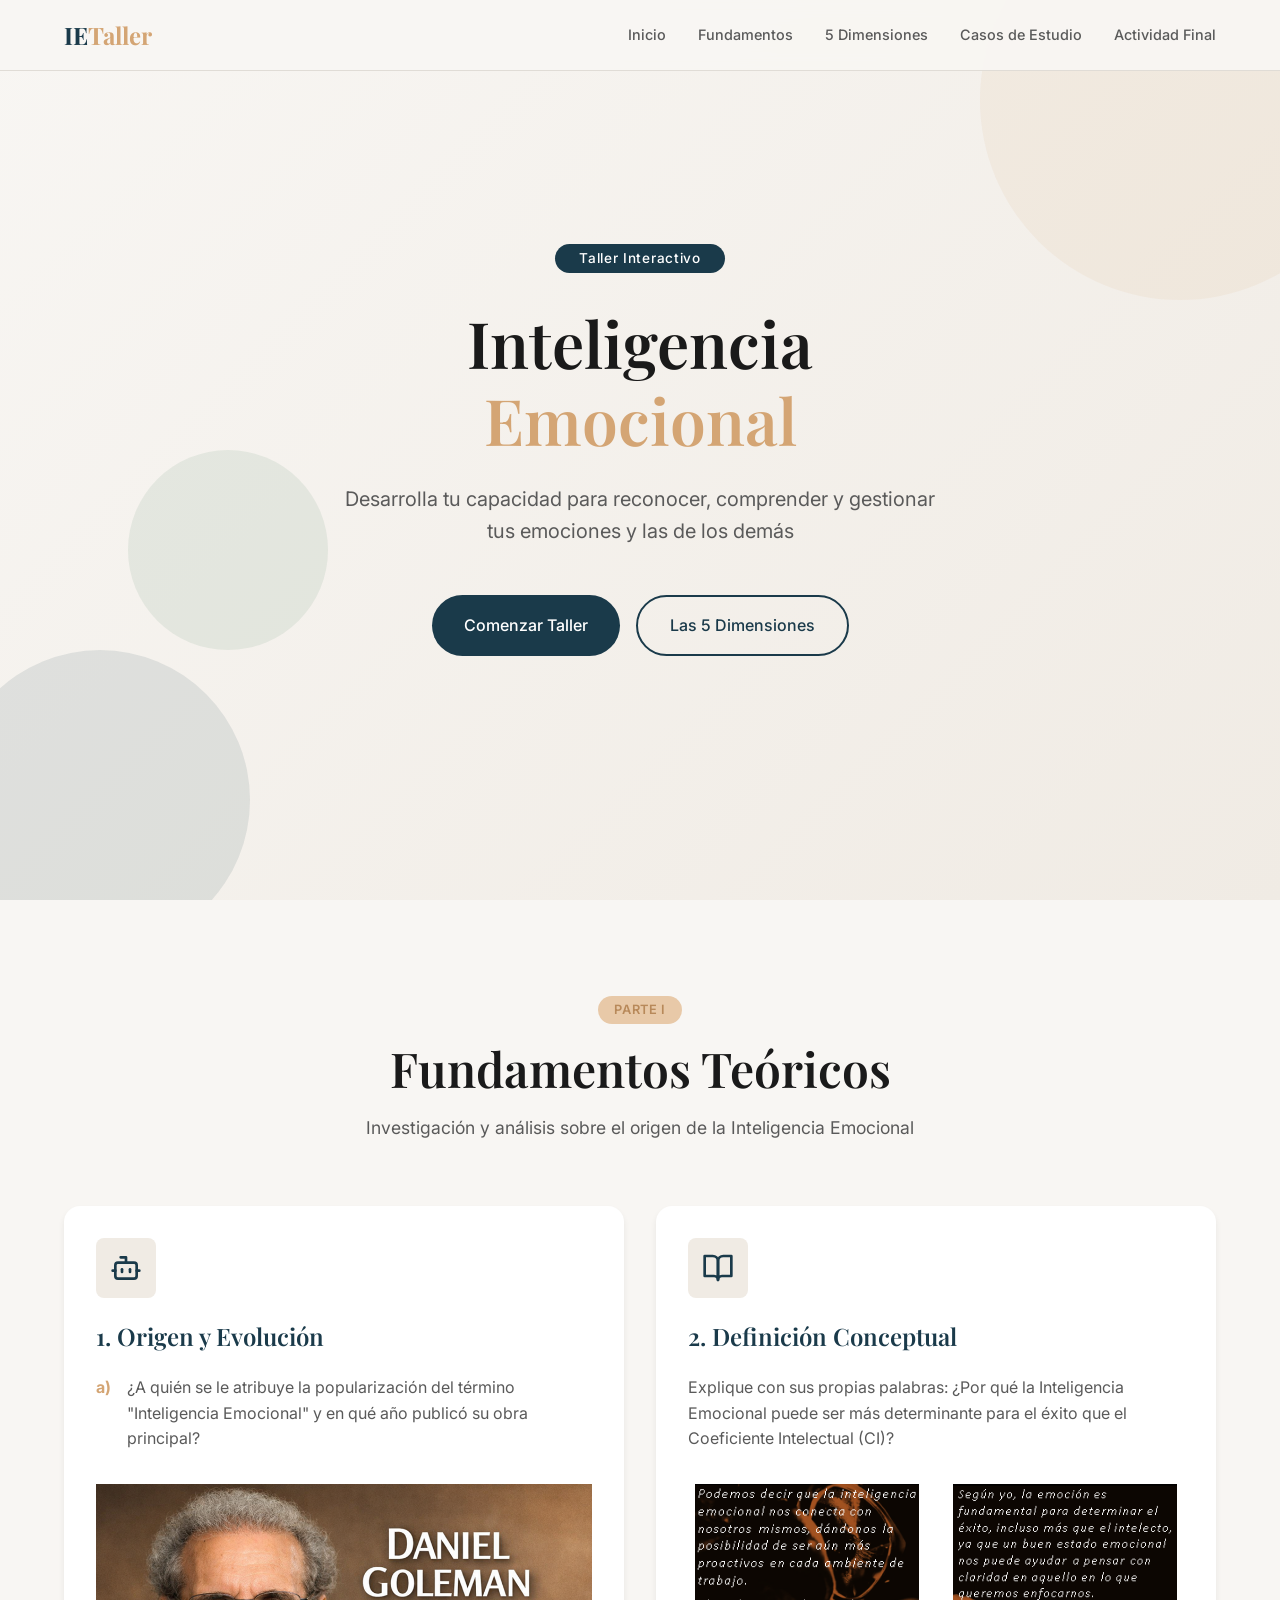
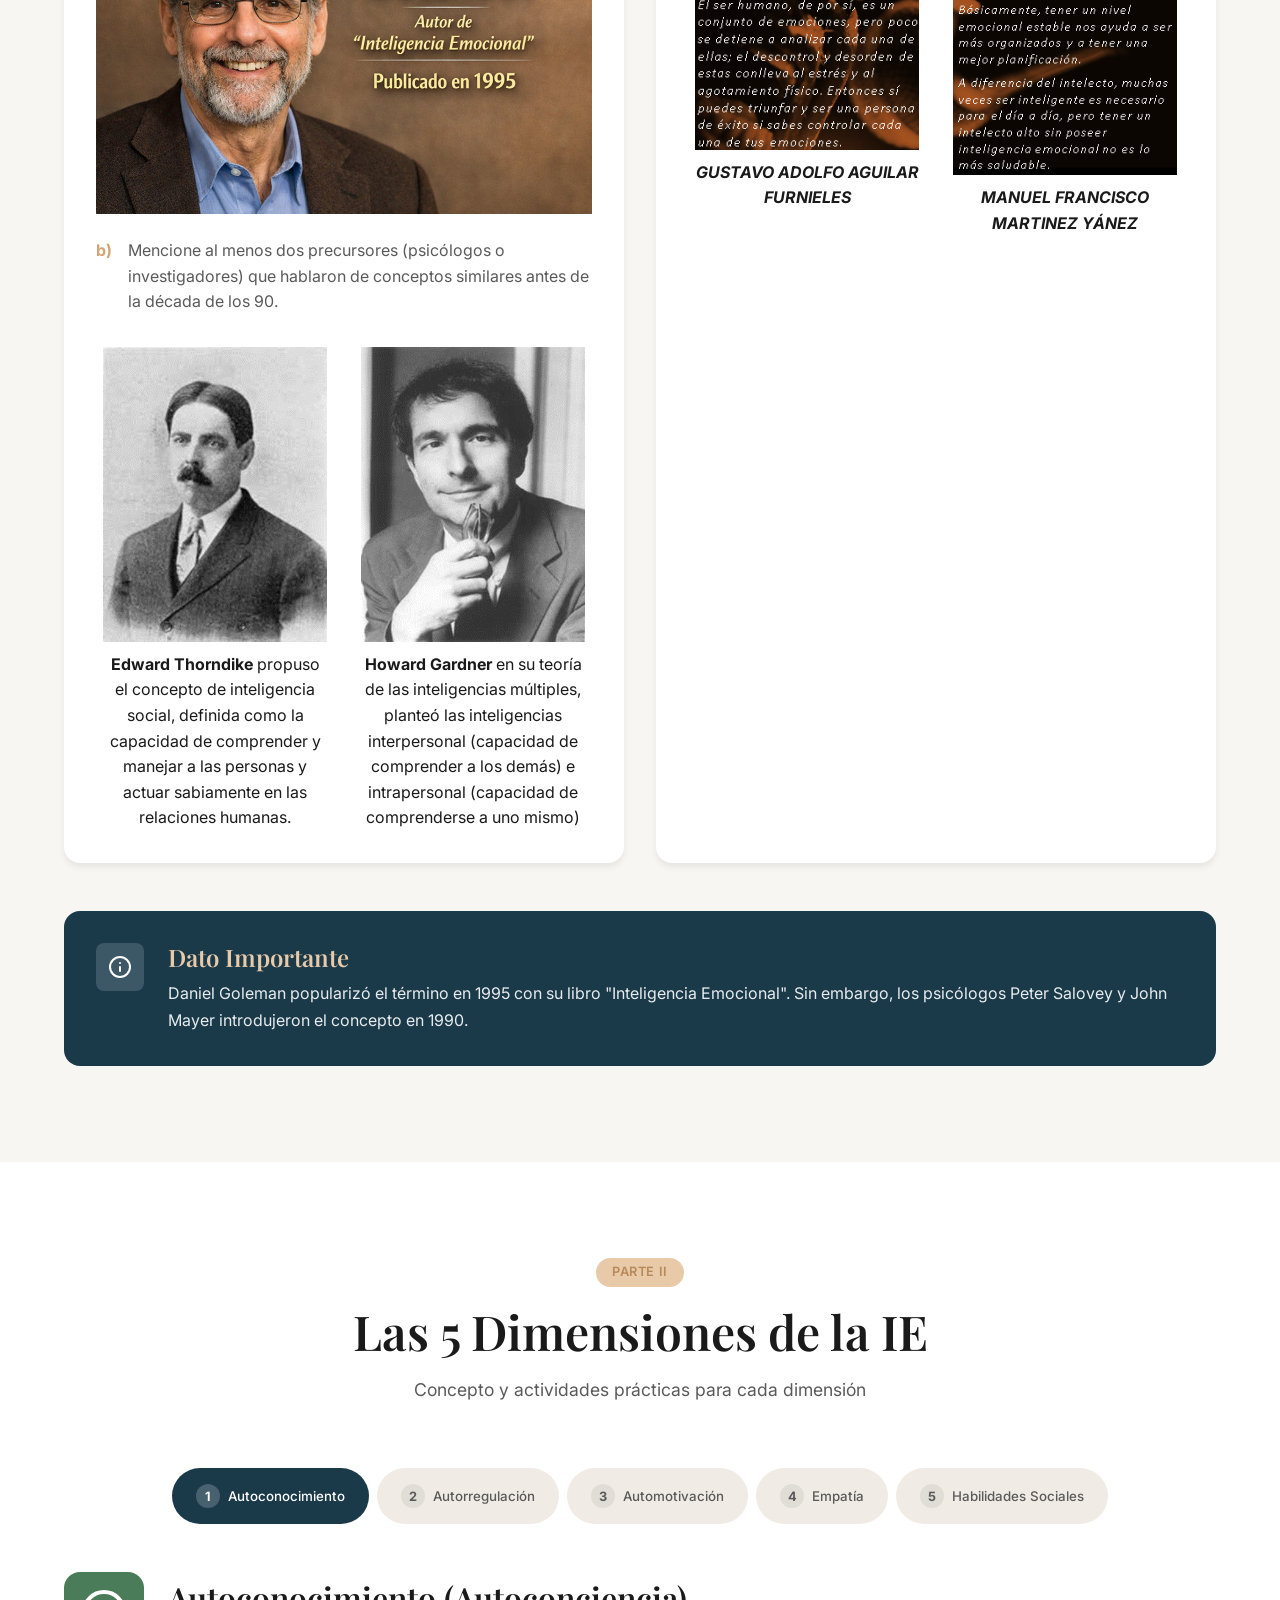
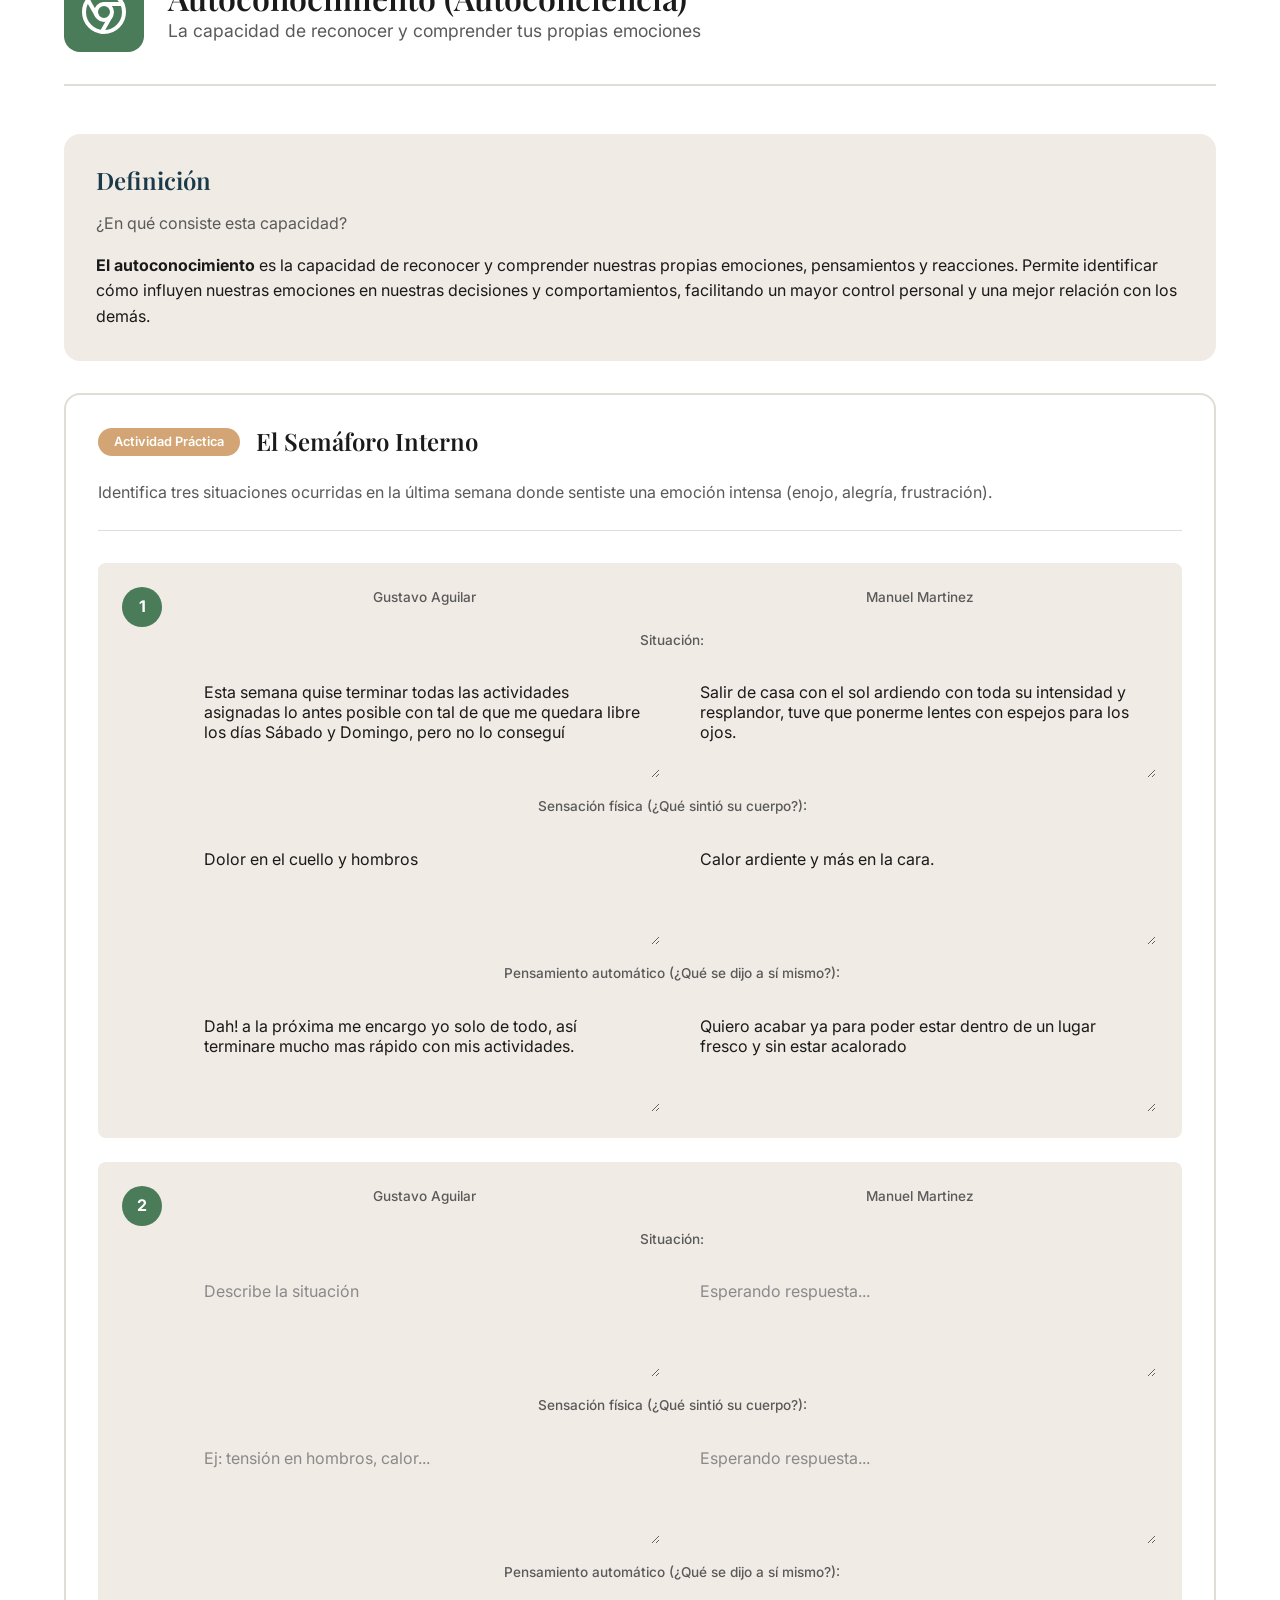
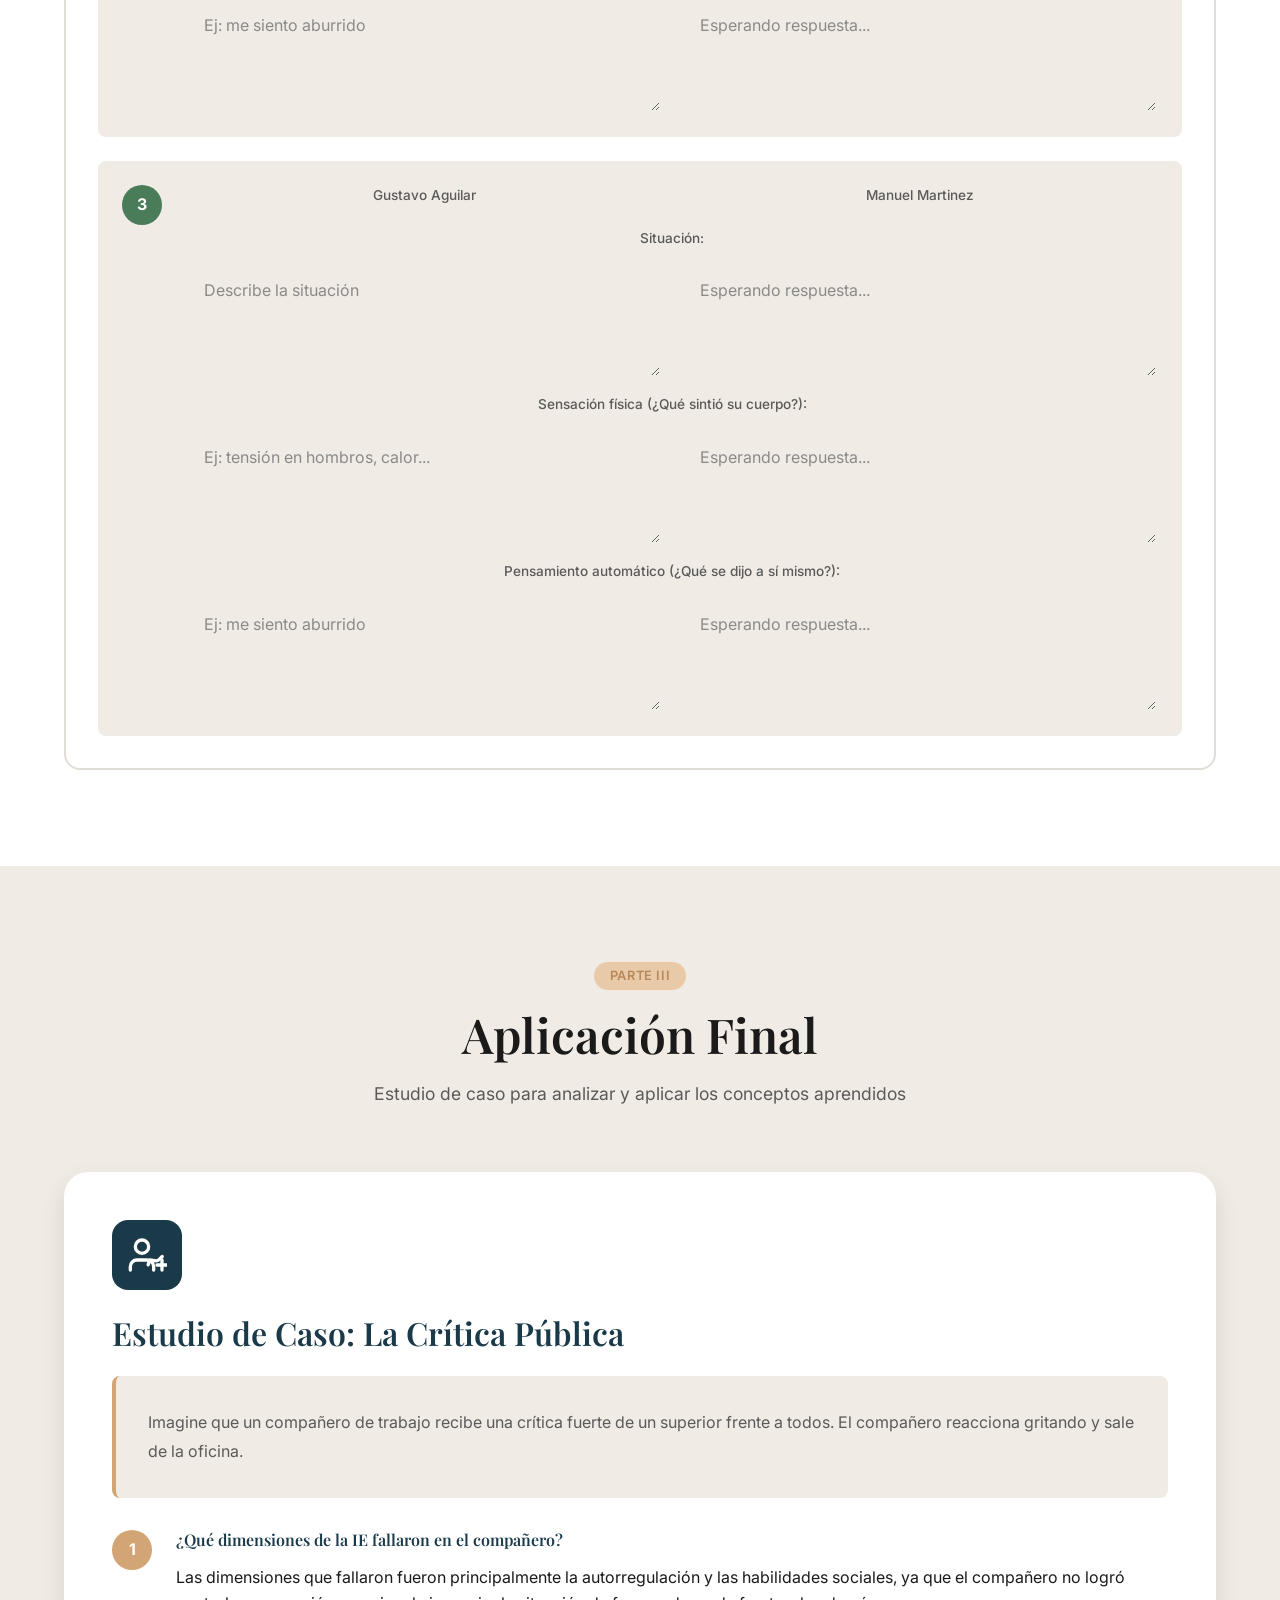
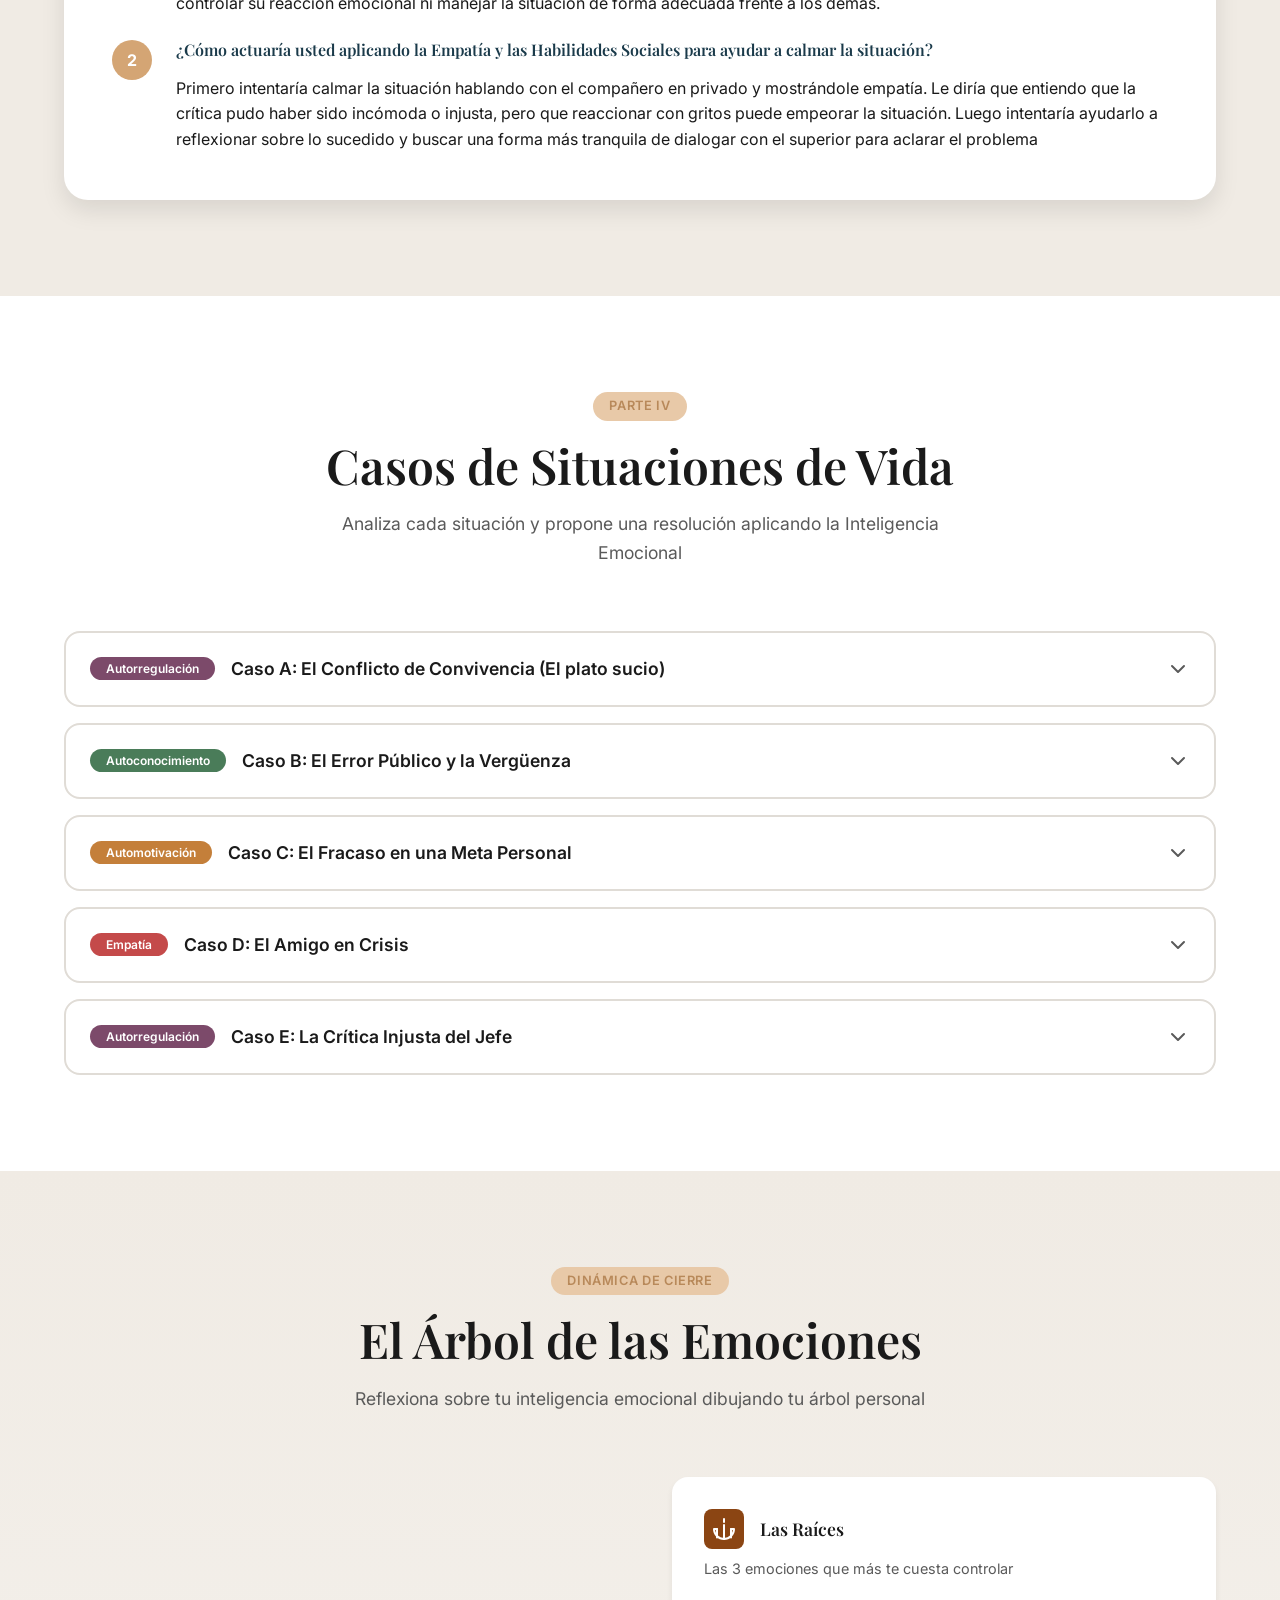
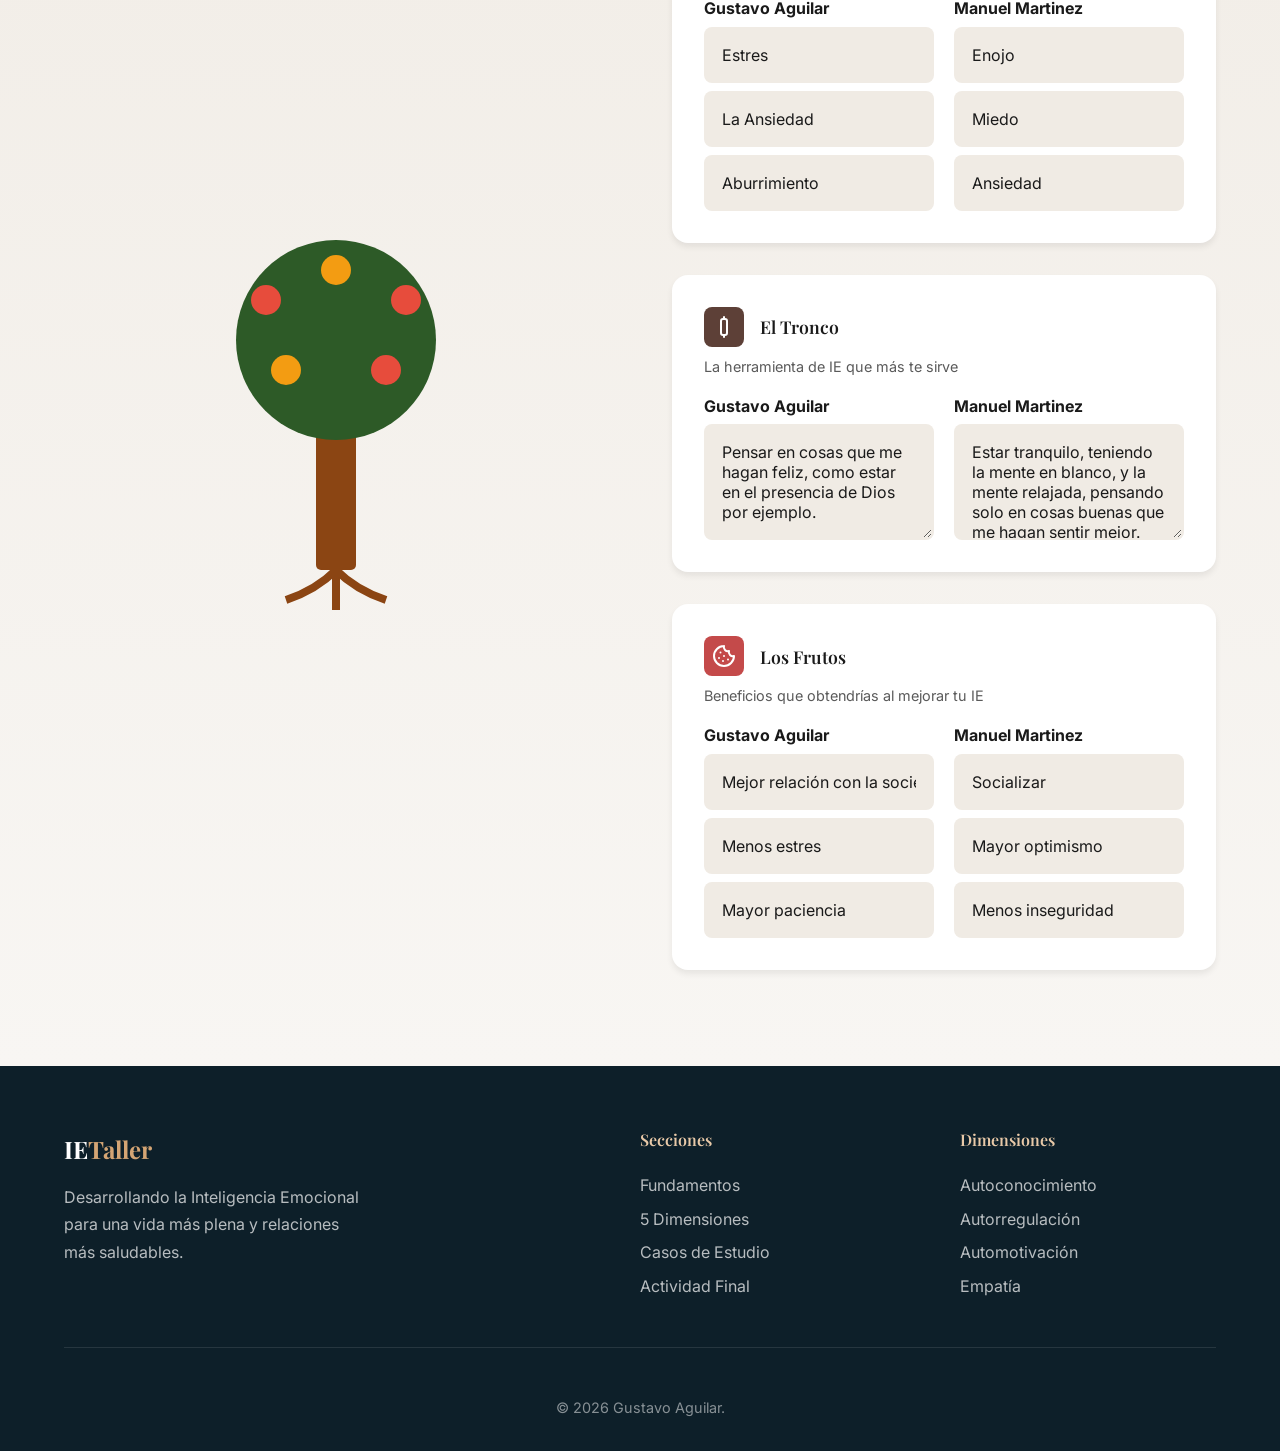
==== commit 0f0573b9: "Add files via upload" ====
--- a/index.html
+++ b/index.html
@@ -333,7 +333,7 @@
                             class="form-input"
                             placeholder="Describe la situación"
                             rows="4"
-                          ></textarea>
+                          >Esta semana quise terminar todas las actividades asignadas lo antes posible con tal de que me quedara libre los días Sábado y Domingo, pero no lo conseguí</textarea>
                         </div>
 
                         <div class="campo">
@@ -341,7 +341,7 @@
                             class="form-input"
                             placeholder="Esperando respuesta..."
                             rows="4"
-                          ></textarea>
+                          >Salir de casa con el sol ardiendo con toda su intensidad y resplandor, tuve que ponerme lentes con espejos para los ojos.</textarea>
                         </div>
                       </div>
 
@@ -355,7 +355,7 @@
                             class="form-input"
                             placeholder="Ej: tensión en hombros, calor..."
                             rows="4"
-                          ></textarea>
+                          >Dolor en el cuello y hombros</textarea>
                         </div>
 
                         <div class="campo">
@@ -363,7 +363,7 @@
                             class="form-input"
                             placeholder="Esperando respuesta..."
                             rows="4"
-                          ></textarea>
+                          >Calor ardiente y más en la cara.</textarea>
                         </div>
                       </div>
 
@@ -378,7 +378,7 @@
                             class="form-input"
                             placeholder="Ej: me siento aburrido"
                             rows="4"
-                          ></textarea>
+                          >Dah! a la próxima me encargo yo solo de todo, así terminare mucho mas rápido con mis actividades.</textarea>
                         </div>
 
                         <div class="campo">
@@ -386,7 +386,7 @@
                             class="form-input"
                             placeholder="Esperando respuesta..."
                             rows="4"
-                          ></textarea>
+                          >Quiero acabar ya para poder estar dentro de un lugar fresco y sin estar acalorado</textarea>
                         </div>
                       </div>
                     </div>
@@ -479,27 +479,84 @@
                   <div class="semaforo-card">
                     <div class="semaforo-number">3</div>
                     <div class="semaforo-fields">
-                      <label>Situación:</label>
-                      <input
-                        type="text"
-                        class="form-input"
-                        placeholder="Describe la situación..."
-                      />
-                      <label>Sensación física (¿Qué sintió su cuerpo?):</label>
-                      <input
-                        type="text"
-                        class="form-input"
-                        placeholder="Ej: tensión en hombros, calor..."
-                      />
-                      <label
+                      <div class="fila">
+                        <div class="campo">
+                          <label style="text-align: center"
+                            >Gustavo Aguilar</label
+                          >
+                        </div>
+
+                        <div class="campo">
+                          <label style="text-align: center"
+                            >Manuel Martinez</label
+                          >
+                        </div>
+                      </div>
+
+                      <label style="text-align: center">Situación:</label>
+
+                      <div class="fila">
+                        <div class="campo">
+                          <textarea
+                            class="form-input"
+                            placeholder="Describe la situación"
+                            rows="4"
+                          ></textarea>
+                        </div>
+
+                        <div class="campo">
+                          <textarea
+                            class="form-input"
+                            placeholder="Esperando respuesta..."
+                            rows="4"
+                          ></textarea>
+                        </div>
+                      </div>
+
+                      <label style="text-align: center"
+                        >Sensación física (¿Qué sintió su cuerpo?):</label
+                      >
+
+                      <div class="fila">
+                        <div class="campo">
+                          <textarea
+                            class="form-input"
+                            placeholder="Ej: tensión en hombros, calor..."
+                            rows="4"
+                          ></textarea>
+                        </div>
+
+                        <div class="campo">
+                          <textarea
+                            class="form-input"
+                            placeholder="Esperando respuesta..."
+                            rows="4"
+                          ></textarea>
+                        </div>
+                      </div>
+
+                      <label style="text-align: center"
                         >Pensamiento automático (¿Qué se dijo a sí
                         mismo?):</label
                       >
-                      <input
-                        type="text"
-                        class="form-input"
-                        placeholder="Ej: 'Esto es injusto...'"
-                      />
+
+                      <div class="fila">
+                        <div class="campo">
+                          <textarea
+                            class="form-input"
+                            placeholder="Ej: me siento aburrido"
+                            rows="4"
+                          ></textarea>
+                        </div>
+
+                        <div class="campo">
+                          <textarea
+                            class="form-input"
+                            placeholder="Esperando respuesta..."
+                            rows="4"
+                          ></textarea>
+                        </div>
+                      </div>
                     </div>
                   </div>
                 </div>
@@ -566,39 +623,95 @@
                 <div class="contingency-plan">
                   <div class="plan-input">
                     <label>Mi detonante principal:</label>
-                    <input
-                      type="text"
-                      class="form-input"
-                      placeholder="Ej: Cuando me interrumpen mientras hablo..."
-                    />
+
+                    <div class="fila">
+                      <div class="campo">
+                        <label>Gustavo Aguilar</label>
+                        <textarea
+                          class="form-textarea form-textarea-lg"
+                          placeholder="Ej: Cuando me interrumpen mientras hablo..."
+                          rows="10"
+                        >Me gusta el orden en todo lo que me pertenece. Cuando encuentro un fallo o un movimiento el cual no he hecho yo de alguna pieza u objeto me tiende a desesperar ya que la posicion establecida esta cumpliendo un patron, un patron que me ayuda a recordar las cosas y tambien produce mayor rapidez al momento de dar soluciones como diria el chapulin colorado: "me gusta tener todo fria mente calculado" </textarea>
+                      </div>
+
+                      <div class="campo">
+                        <label>Manuel Martinez</label>
+                        <textarea
+                          class="form-textarea form-textarea-lg"
+                          placeholder="Ej: Cuando me interrumpen mientras hablo..."
+                          rows="10"
+                        >Personalmente, cuando veo un cortocircuito y fuego en líneas eléctricas, me causa miedo y normalmente hago locuras o payasadas cuando veo algo como eso, por ejemplo el baile del Zabarabara, que consiste en moverse como convulsionando por electrocutandose, y se me acelera el corazón, el modo peligro se me activa, se me congelan los nervios y se me sube la adrenalina a la sangre y mi respiración se acelera. </textarea>
+                      </div>
+                    </div>
                   </div>
                   <div class="plan-steps">
                     <div class="plan-step">
-                      <span class="step-number">Paso 1</span>
-                      <input
-                        type="text"
-                        class="form-input"
-                        placeholder="¿Qué haré primero?"
-                      />
+                        <div class="campo">
+                          <span class="step-number">Paso 1</span>
+                          <input
+                            type="text"
+                            class="form-input"
+                            value="Advertir nuevamente que no muevan mis pertenencias de la posición en que se encuentra."
+                            placeholder="¿Qué haré primero?"
+                          />
+                        </div>
+                         <div class="campo">
+                          <span class="step-number">Paso 1</span>
+                          <input
+                            type="text"
+                            class="form-input"
+                            value="No gritar"
+                            placeholder="¿Qué haré primero?"
+                          />
+                        </div>
                     </div>
                     <div class="plan-step">
+                      
+                      <div class="campo">
                       <span class="step-number">Paso 2</span>
                       <input
                         type="text"
                         class="form-input"
+                        value="Recordarles nuevamente que cada que requieran una herramienta u objeto me pidan permiso."
                         placeholder="¿Qué haré después?"
                       />
                     </div>
+
+                       <div class="campo">
+                      <span class="step-number">Paso 2</span>
+                      <input
+                        type="text"
+                        class="form-input"
+                        value="Respirar profundamente para mentalizarme y no entrar en pánico."
+                        placeholder="¿Qué haré después?"
+                      />
+                    </div>
+                  </div>
+                  </div>
+
+
                     <div class="plan-step">
+                      <div class="campo">
                       <span class="step-number">Paso 3</span>
                       <input
                         type="text"
                         class="form-input"
+                        value="Asegurar un poco mas mis cosas y recordarles que cada que tomen algo lo ubiquen el mismo lugar al momento de devolverlo."
                         placeholder="¿Cómo responderé finalmente?"
                       />
                     </div>
-                  </div>
-                </div>
+                      <div class="campo">
+                      <span class="step-number">Paso 3</span>
+                      <input
+                        type="text"
+                        class="form-input"
+                        value="Buscar ayuda sin demostrar que estoy asustado, porque eso alarmaría a las demás personas."
+                        placeholder="¿Cómo responderé finalmente?"
+                      />
+                    </div>
+                    </div>
+                    </div>
+                  </div>
               </div>
             </div>
           </div>
@@ -667,12 +780,13 @@
 
                 <div class="motivation-activity">
                   <div class="main-goal">
+                    <label>GUSTAVO ADOLFO AGUILAR FURNIELES</label> 
                     <label>Mi principal objetivo:</label>
-                    <input
-                      type="text"
-                      class="form-input form-input-lg"
-                      placeholder="Ej: Graduarme de la carrera, obtener una certificación..."
-                    />
+                       <textarea
+                          class="form-textarea form-textarea-lg"
+                          placeholder="Ej: Cuando me interrumpen mientras hablo..."
+                          rows="10"
+                        >Hace un tiempo anduve como el llanero solitario pues en mi mente creía poder con todo solo, pero a medida que avanzo el tiempo me di cuenta que siempre es importante saber trabajar en equipo, tener contactos, saber como reaccionar a los distintos desafíos, analizar cada personalidad observar sus errores y que soluciones aplican para esto. Muchos aqui saben que mi objetivo en el técnico de SISTEMAS TELEINFORMATICOS no solo es aprender a nivel técnico si no a nivel practico, aprender sobre el manejo de emociones, aprender a trabajar en equipo, como respondo a los desafíos y a la solución de problemas ya que esto me ayudaria en un futuro proximo cuando ya tenga lo necesario para emprender a nivel empresarial.</textarea>
                   </div>
                   <div class="reasons-grid">
                     <div class="reason-item">
@@ -680,6 +794,7 @@
                       <input
                         type="text"
                         class="form-input"
+                        value="Retarme a mi mismo"
                         placeholder="Razón intrínseca #1"
                       />
                     </div>
@@ -688,6 +803,7 @@
                       <input
                         type="text"
                         class="form-input"
+                        value="Cumplir unas de las metas que me propuse en la vida"
                         placeholder="Razón intrínseca #2"
                       />
                     </div>
@@ -696,6 +812,7 @@
                       <input
                         type="text"
                         class="form-input"
+                        value="Aportar un granito de arena a la sociedad"
                         placeholder="Razón intrínseca #3"
                       />
                     </div>
@@ -704,6 +821,7 @@
                       <input
                         type="text"
                         class="form-input"
+                        value="Trabajar para muchos"
                         placeholder="Razón intrínseca #4"
                       />
                     </div>
@@ -712,6 +830,67 @@
                       <input
                         type="text"
                         class="form-input"
+                        value="Aportar para que se multipliquen las iglesias, ser una fuente de ingreso para que se compren instrumentos y objetos que requieran. "
+                        placeholder="Razón intrínseca #5"
+                      />
+                    </div>
+                  </div>
+
+
+                   <div class="main-goal">
+                    
+                    <label>MANUEL FRANCISCO MARTINEZ YÁNEZ</label>
+                    <label>Mi principal objetivo:</label>
+                    <input
+                      type="text"
+                      class="form-input form-input-lg"
+                      value="Mi principal motivo académico es entender de sistemas y poder trabajar en eso"
+                      placeholder="Ej: Graduarme de la carrera, obtener una certificación..."
+                    />
+                  </div>
+                  <div class="reasons-grid">
+                    <div class="reason-item">
+                      <span class="reason-number">1</span>
+                      <input
+                        type="text"
+                        class="form-input"
+                        value="Para ser responsable"
+                        placeholder="Razón intrínseca #1"
+                      />
+                    </div>
+                    <div class="reason-item">
+                      <span class="reason-number">2</span>
+                      <input
+                        type="text"
+                        class="form-input"
+                        value="Para ser independiente"
+                        placeholder="Razón intrínseca #2"
+                      />
+                    </div>
+                    <div class="reason-item">
+                      <span class="reason-number">3</span>
+                      <input
+                        type="text"
+                        class="form-input"
+                        value="Para ayudar al mundo"
+                        placeholder="Razón intrínseca #3"
+                      />
+                    </div>
+                    <div class="reason-item">
+                      <span class="reason-number">4</span>
+                      <input
+                        type="text"
+                        class="form-input"
+                        value="Para sostenerme por mi propia cuenta"
+                        placeholder="Razón intrínseca #4"
+                      />
+                    </div>
+                    <div class="reason-item">
+                      <span class="reason-number">5</span>
+                      <input
+                        type="text"
+                        class="form-input"
+                        value="Para ejercer mi profesion en un futuro no muy lejano."
                         placeholder="Razón intrínseca #5"
                       />
                     </div>
@@ -1457,7 +1636,7 @@
                     <input
                       type="text"
                       class="form-input"
-                      value=""
+                      value="Enojo"
                       placeholder="Esperando respuesta..."
                     />
                   </div>
@@ -1477,6 +1656,7 @@
                     <input
                       type="text"
                       class="form-input"
+                      value="Miedo"
                       placeholder="Esperando respuesta..."
                     />
                   </div>
@@ -1496,6 +1676,7 @@
                     <input
                       type="text"
                       class="form-input"
+                      value="Ansiedad"
                       placeholder="Esperando respuesta..."
                     />
                   </div>
@@ -1531,19 +1712,15 @@
               <div class="fila">
                 <div class="campo">
                   <label>Gustavo Aguilar</label>
-
                   <textarea class="form-input" rows="4">
 Pensar en cosas que me hagan feliz, como estar en el presencia de Dios por ejemplo.</textarea
                   >
                 </div>
 
                 <div class="campo">
-                  <label>Manuel Martinez</label>
-                  <textarea
-                    class="form-input"
-                    placeholder="Esperando respuesta..."
-                    rows="4"
-                  ></textarea>
+                    <label>Manuel Martinez</label>
+                    <textarea class="form-input" rows="4">
+Estar tranquilo, teniendo la mente en blanco, y la mente relajada, pensando solo en cosas buenas que me hagan sentir mejor.</textarea>
                 </div>
               </div>
             </div>
@@ -1593,6 +1770,7 @@
                     <input
                       type="text"
                       class="form-input"
+                      value="Socializar"
                       placeholder="Esperando respuesta..."
                     />
                   </div>
@@ -1612,6 +1790,7 @@
                     <input
                       type="text"
                       class="form-input"
+                      value="Mayor optimismo"
                       placeholder="Esperando respuesta..."
                     />
                   </div>
@@ -1630,6 +1809,7 @@
                     <input
                       type="text"
                       class="form-input"
+                      value="Menos inseguridad"
                       placeholder="Esperando respuesta..."
                     />
                   </div>
